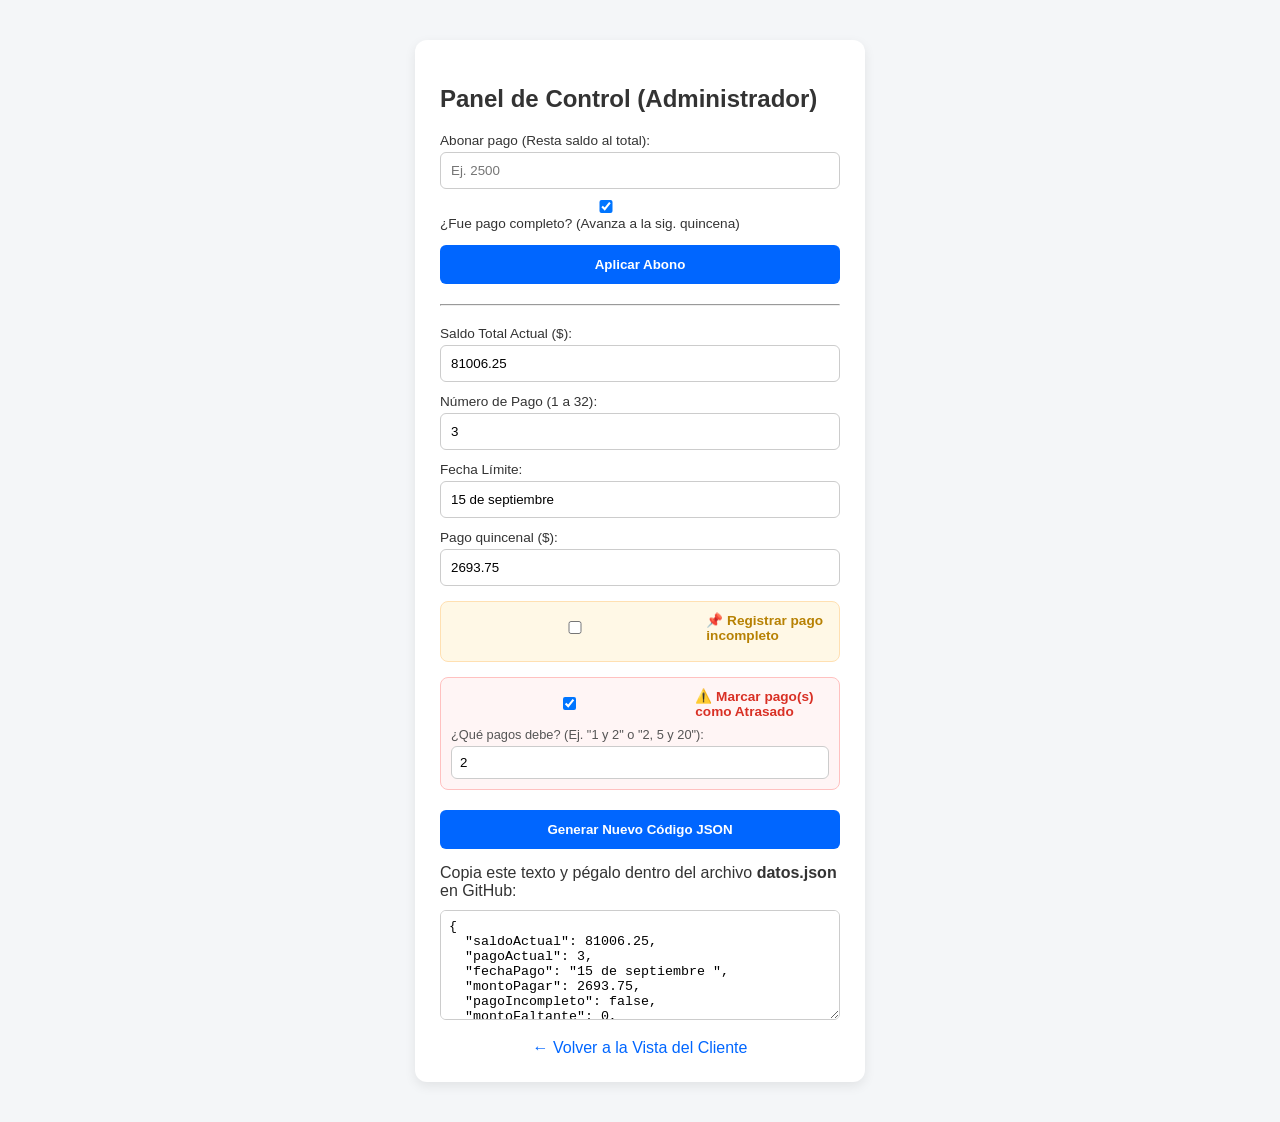
==== admin.html @ b56266b8 "Actualizar admin.html" ====
<!DOCTYPE html>
<html lang="es">
<head>
  <meta charset="UTF-8">
  <meta name="viewport" content="width=device-width, initial-scale=1.0">
  <title>Administración de Crédito</title>
  <link rel="stylesheet" href="style.css">
</head>
<body>

  <div class="admin-panel">
    <h2>Panel de Control (Administrador)</h2>
    
    <div class="form-group">
      <label>Abonar pago (Resta saldo al total):</label>
      <input type="number" id="inputAbono" placeholder="Ej. 2500">
      <div style="margin-top: 8px; display: flex; gap: 10px; align-items: center;">
        <label style="font-size: 0.85rem;">
          <input type="checkbox" id="checkAbonoCompleto" checked> ¿Fue pago completo? (Avanza a la sig. quincena)
        </label>
      </div>
      <button onclick="abonar()" style="margin-top: 10px;">Aplicar Abono</button>
    </div>

    <hr style="margin: 20px 0;">

    <div class="form-group">
      <label>Saldo Total Actual ($):</label>
      <input type="number" id="saldoActual" value="51009.86">
    </div>

    <div class="form-group">
      <label>Número de Pago (1 a 32):</label>
      <input type="number" id="pagoActual" value="1">
    </div>

    <div class="form-group">
      <label>Fecha Límite:</label>
      <input type="text" id="fechaPago" value="6 de Sep">
    </div>

    <div class="form-group">
      <label>Pago quincenal ($):</label>
      <input type="number" id="montoPagar" value="2693">
    </div>

    <!-- SECCIÓN PAGO INCOMPLETO -->
    <div class="form-group" style="margin: 15px 0; background: #fff8e6; padding: 10px; border-radius: 8px; border: 1px solid #ffe0b2;">
      <label style="display: flex; align-items: center; gap: 8px; font-weight: bold; color: #b78103; margin-bottom: 8px;">
        <input type="checkbox" id="pagoIncompleto" onchange="toggleIncompleto()">
        📌 Registrar pago incompleto
      </label>
      <div id="campoFaltante" style="display: none; margin-top: 5px;">
        <label style="font-size: 0.8rem; color: #555;">Monto que faltó pagar ($):</label>
        <input type="number" id="montoFaltante" placeholder="Ej. 193" style="width: 100%; padding: 8px;" oninput="generarJSON()">
      </div>
    </div>

    <!-- SECCIÓN PAGOS ATRASADOS -->
    <div class="form-group" style="margin: 15px 0; background: #fff5f5; padding: 10px; border-radius: 8px; border: 1px solid #ffc1c0;">
      <label style="display: flex; align-items: center; gap: 8px; font-weight: bold; color: #d93025; margin-bottom: 8px;">
        <input type="checkbox" id="pagoAtrasado" onchange="toggleAtraso()">
        ⚠️ Marcar pago(s) como Atrasado
      </label>
      <div id="campoAtrasoNum" style="display: none; margin-top: 5px;">
        <label style="font-size: 0.8rem; color: #555;">¿Qué pagos debe? (Ej. "1 y 2" o "2, 5 y 20"):</label>
        <input type="text" id="pagoAtrasadoNum" placeholder="Ej. 1 y 2" style="width: 100%; padding: 8px;" oninput="generarJSON()">
      </div>
    </div>

    <button onclick="generarJSON()">Generar Nuevo Código JSON</button>

    <div style="margin-top: 15px;">
      <label>Copia este texto y pégalo dentro del archivo <strong>datos.json</strong> en GitHub:</label>
      <textarea id="jsonOutput" readonly></textarea>
    </div>

    <div style="margin-top: 15px; text-align: center;">
      <a href="index.html" style="color: #0066ff; text-decoration: none;">← Volver a la Vista del Cliente</a>
    </div>
  </div>

  <script>
    fetch('datos.json?v=' + new Date().getTime())
      .then(res => res.json())
      .then(data => {
        if (data) {
          document.getElementById('saldoActual').value = data.saldoActual || 0;
          document.getElementById('pagoActual').value = data.pagoActual || 1;
          document.getElementById('fechaPago').value = data.fechaPago || '';
          document.getElementById('montoPagar').value = data.montoPagar || 0;
          
          document.getElementById('pagoIncompleto').checked = !!data.pagoIncompleto;
          document.getElementById('montoFaltante').value = data.montoFaltante || 0;
          
          document.getElementById('pagoAtrasado').checked = !!data.pagoAtrasado;
          document.getElementById('pagoAtrasadoNum').value = data.pagoAtrasadoNum || data.pagoActual || '1';
          
          toggleIncompleto();
          toggleAtraso();
        }
        generarJSON();
      })
      .catch(() => generarJSON());

    function toggleIncompleto() {
      const checked = document.getElementById('pagoIncompleto').checked;
      document.getElementById('campoFaltante').style.display = checked ? 'block' : 'none';
      generarJSON();
    }

    function toggleAtraso() {
      const checked = document.getElementById('pagoAtrasado').checked;
      document.getElementById('campoAtrasoNum').style.display = checked ? 'block' : 'none';
      if (checked && !document.getElementById('pagoAtrasadoNum').value) {
        document.getElementById('pagoAtrasadoNum').value = document.getElementById('pagoActual').value;
      }
      generarJSON();
    }

    function abonar() {
      const abono = parseFloat(document.getElementById('inputAbono').value);
      const esPagoCompleto = document.getElementById('checkAbonoCompleto').checked;

      if (!isNaN(abono) && abono > 0) {
        let saldo = parseFloat(document.getElementById('saldoActual').value) - abono;
        let pago = parseInt(document.getElementById('pagoActual').value);
        let cuota = parseFloat(document.getElementById('montoPagar').value) || 0;
        
        if (saldo < 0) saldo = 0;

        if (esPagoCompleto) {
          if (pago < 32) pago++;
          document.getElementById('pagoIncompleto').checked = false;
          document.getElementById('montoFaltante').value = 0;
          document.getElementById('pagoAtrasado').checked = false;
        } else {
          // Si el abono fue incompleto
          let faltante = cuota - abono;
          if (faltante < 0) faltante = 0;
          document.getElementById('pagoIncompleto').checked = true;
          document.getElementById('montoFaltante').value = faltante.toFixed(2);
        }

        document.getElementById('saldoActual').value = saldo.toFixed(2);
        document.getElementById('pagoActual').value = pago;
        document.getElementById('inputAbono').value = '';
        
        toggleIncompleto();
        toggleAtraso();
        generarJSON();
      } else {
        alert('Ingresa una cantidad válida para abonar.');
      }
    }

    function generarJSON() {
      const objetoDatos = {
        saldoActual: parseFloat(document.getElementById('saldoActual').value) || 0,
        pagoActual: parseInt(document.getElementById('pagoActual').value) || 1,
        fechaPago: document.getElementById('fechaPago').value,
        montoPagar: parseFloat(document.getElementById('montoPagar').value) || 0,
        pagoIncompleto: document.getElementById('pagoIncompleto').checked,
        montoFaltante: parseFloat(document.getElementById('montoFaltante').value) || 0,
        pagoAtrasado: document.getElementById('pagoAtrasado').checked,
        pagoAtrasadoNum: document.getElementById('pagoAtrasadoNum').value || document.getElementById('pagoActual').value || "1"
      };

      document.getElementById('jsonOutput').value = JSON.stringify(objetoDatos, null, 2);
    }
  </script>
</body>
</html>
---- style.css ----
* {
  box-sizing: border-box;
  font-family: -apple-system, BlinkMacSystemFont, "Segoe UI", Roboto, Helvetica, Arial, sans-serif;
}

body {
  background-color: #f4f6f8;
  margin: 0;
  padding: 20px;
  color: #333;
}

/* TARJETA DEL CLIENTE */
.card {
  background: #ffffff;
  max-width: 400px;
  margin: 40px auto;
  padding: 25px;
  border-radius: 16px;
  box-shadow: 0 4px 12px rgba(0, 0, 0, 0.08);
}

.label {
  font-size: 0.95rem;
  color: #666;
  margin-bottom: 5px;
}

.saldo-actual {
  font-size: 2.2rem;
  font-weight: 700;
  color: #111;
  margin-bottom: 25px;
}

.info-row {
  margin-top: 15px;
  font-size: 1.05rem;
}

.info-row strong {
  font-weight: 700;
}

/* PANEL ADMIN */
.admin-panel {
  background: #ffffff;
  max-width: 450px;
  margin: 20px auto;
  padding: 25px;
  border-radius: 12px;
  box-shadow: 0 4px 12px rgba(0, 0, 0, 0.08);
}

.form-group {
  margin-bottom: 12px;
}

.form-group label {
  display: block;
  font-size: 0.85rem;
  margin-bottom: 4px;
}

.form-group input {
  width: 100%;
  padding: 10px;
  border: 1px solid #ccc;
  border-radius: 6px;
}

button {
  width: 100%;
  padding: 12px;
  background-color: #0066ff;
  color: white;
  border: none;
  border-radius: 6px;
  font-weight: bold;
  cursor: pointer;
  margin-top: 5px;
}

textarea {
  width: 100%;
  height: 110px;
  margin-top: 10px;
  border-radius: 6px;
  border: 1px solid #ccc;
  padding: 8px;
  font-family: monospace;
}

/* ALERTA DE PAGO ATRASADO */
.alerta-atraso {
  background-color: #ffebe9;
  color: #d93025;
  border: 1px solid #ffc1c0;
  padding: 12px;
  border-radius: 8px;
  font-size: 0.9rem;
  font-weight: 600;
  text-align: center;
  margin-bottom: 20px;
}
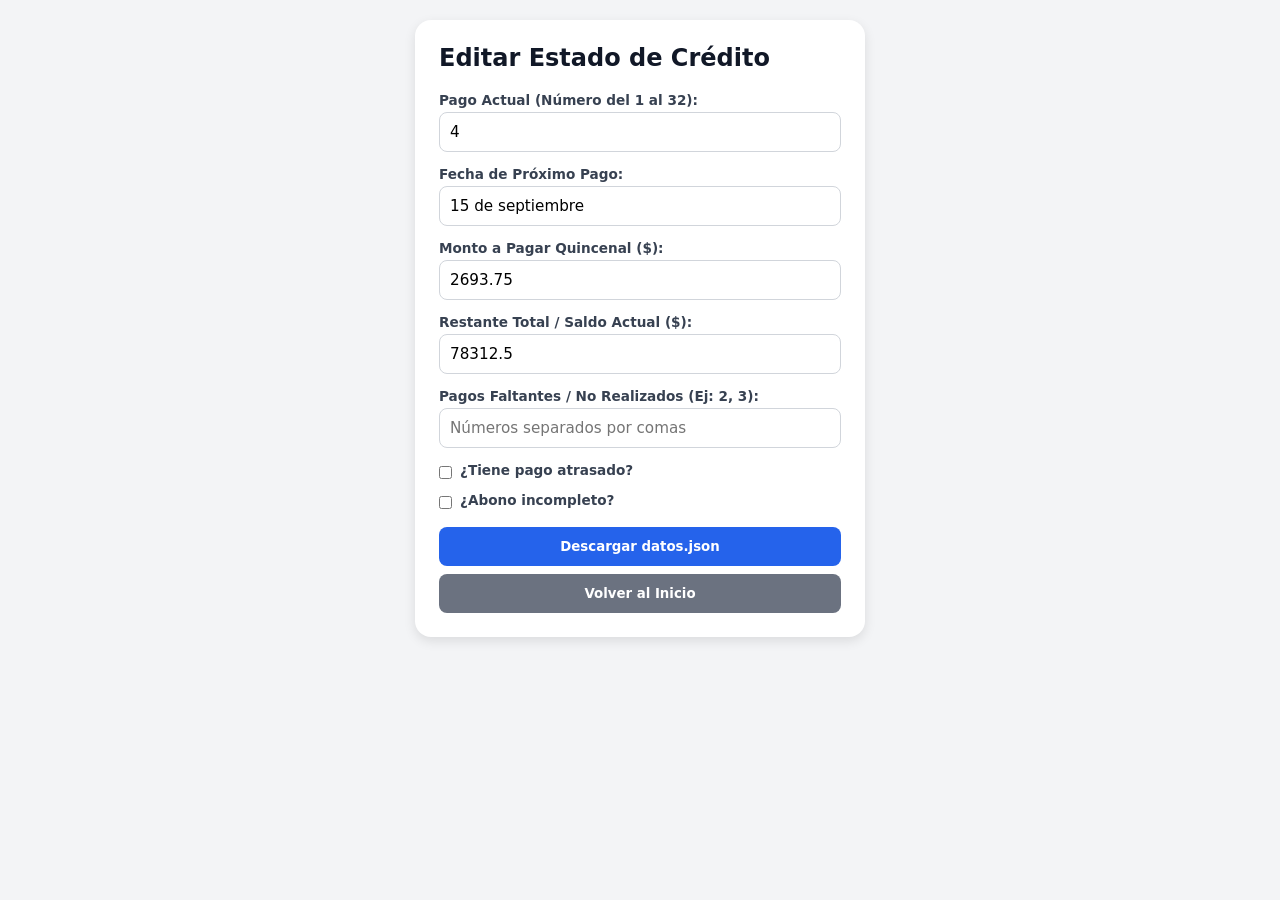
==== commit 111b3df6: "Revamp admin panel layout and payment fields Updated the title and added styles for better layout. M" ====
--- a/admin.html
+++ b/admin.html
@@ -3,171 +3,127 @@
 <head>
   <meta charset="UTF-8">
   <meta name="viewport" content="width=device-width, initial-scale=1.0">
-  <title>Administración de Crédito</title>
-  <link rel="stylesheet" href="style.css">
+  <title>Panel de Administración</title>
+  <style>
+    * { box-sizing: border-box; margin: 0; padding: 0; font-family: system-ui, sans-serif; }
+    body { background: #f3f4f6; padding: 20px; display: flex; justify-content: center; }
+    .card { background: white; padding: 24px; border-radius: 16px; max-width: 450px; width: 100%; box-shadow: 0 4px 12px rgba(0,0,0,0.1); }
+    h2 { margin-bottom: 20px; color: #111827; }
+    .field { margin-bottom: 14px; }
+    label { font-size: 0.85rem; font-weight: 600; color: #374151; display: block; margin-bottom: 4px; }
+    input { width: 100%; padding: 10px; border: 1px solid #d1d5db; border-radius: 8px; font-size: 0.95rem; }
+    .checkbox-group { display: flex; align-items: center; gap: 8px; margin-top: 10px; }
+    .checkbox-group input { width: auto; }
+    button { width: 100%; background: #2563eb; color: white; padding: 12px; border: none; border-radius: 8px; font-weight: 600; margin-top: 15px; cursor: pointer; }
+    .back-btn { background: #6b7280; margin-top: 8px; }
+  </style>
 </head>
 <body>
-
-  <div class="admin-panel">
-    <h2>Panel de Control (Administrador)</h2>
+  <div class="card">
+    <h2>Editar Estado de Crédito</h2>
     
-    <div class="form-group">
-      <label>Abonar pago (Resta saldo al total):</label>
-      <input type="number" id="inputAbono" placeholder="Ej. 2500">
-      <div style="margin-top: 8px; display: flex; gap: 10px; align-items: center;">
-        <label style="font-size: 0.85rem;">
-          <input type="checkbox" id="checkAbonoCompleto" checked> ¿Fue pago completo? (Avanza a la sig. quincena)
-        </label>
-      </div>
-      <button onclick="abonar()" style="margin-top: 10px;">Aplicar Abono</button>
+    <div class="field">
+      <label>Pago Actual (Número del 1 al 32):</label>
+      <input type="number" id="pagoActual" min="1" max="32">
     </div>
 
-    <hr style="margin: 20px 0;">
-
-    <div class="form-group">
-      <label>Saldo Total Actual ($):</label>
-      <input type="number" id="saldoActual" value="51009.86">
+    <div class="field">
+      <label>Fecha de Próximo Pago:</label>
+      <input type="text" id="fechaPago">
     </div>
 
-    <div class="form-group">
-      <label>Número de Pago (1 a 32):</label>
-      <input type="number" id="pagoActual" value="1">
+    <div class="field">
+      <label>Monto a Pagar Quincenal ($):</label>
+      <input type="number" step="0.01" id="montoPagar">
     </div>
 
-    <div class="form-group">
-      <label>Fecha Límite:</label>
-      <input type="text" id="fechaPago" value="6 de Sep">
+    <div class="field">
+      <label>Restante Total / Saldo Actual ($):</label>
+      <input type="number" step="0.01" id="saldoActual">
     </div>
 
-    <div class="form-group">
-      <label>Pago quincenal ($):</label>
-      <input type="number" id="montoPagar" value="2693">
+    <div class="field">
+      <label>Pagos Faltantes / No Realizados (Ej: 2, 3):</label>
+      <input type="text" id="pagosFaltantes" placeholder="Números separados por comas">
     </div>
 
-    <!-- SECCIÓN PAGO INCOMPLETO -->
-    <div class="form-group" style="margin: 15px 0; background: #fff8e6; padding: 10px; border-radius: 8px; border: 1px solid #ffe0b2;">
-      <label style="display: flex; align-items: center; gap: 8px; font-weight: bold; color: #b78103; margin-bottom: 8px;">
-        <input type="checkbox" id="pagoIncompleto" onchange="toggleIncompleto()">
-        📌 Registrar pago incompleto
-      </label>
-      <div id="campoFaltante" style="display: none; margin-top: 5px;">
-        <label style="font-size: 0.8rem; color: #555;">Monto que faltó pagar ($):</label>
-        <input type="number" id="montoFaltante" placeholder="Ej. 193" style="width: 100%; padding: 8px;" oninput="generarJSON()">
-      </div>
+    <div class="checkbox-group">
+      <input type="checkbox" id="pagoAtrasado">
+      <label for="pagoAtrasado">¿Tiene pago atrasado?</label>
     </div>
 
-    <!-- SECCIÓN PAGOS ATRASADOS -->
-    <div class="form-group" style="margin: 15px 0; background: #fff5f5; padding: 10px; border-radius: 8px; border: 1px solid #ffc1c0;">
-      <label style="display: flex; align-items: center; gap: 8px; font-weight: bold; color: #d93025; margin-bottom: 8px;">
-        <input type="checkbox" id="pagoAtrasado" onchange="toggleAtraso()">
-        ⚠️ Marcar pago(s) como Atrasado
-      </label>
-      <div id="campoAtrasoNum" style="display: none; margin-top: 5px;">
-        <label style="font-size: 0.8rem; color: #555;">¿Qué pagos debe? (Ej. "1 y 2" o "2, 5 y 20"):</label>
-        <input type="text" id="pagoAtrasadoNum" placeholder="Ej. 1 y 2" style="width: 100%; padding: 8px;" oninput="generarJSON()">
-      </div>
+    <div class="field" id="boxAtrasadoNum" style="display: none; margin-top: 8px;">
+      <label>Texto del pago atrasado (Ej: Pago 2):</label>
+      <input type="text" id="pagoAtrasadoNum">
     </div>
 
-    <button onclick="generarJSON()">Generar Nuevo Código JSON</button>
-
-    <div style="margin-top: 15px;">
-      <label>Copia este texto y pégalo dentro del archivo <strong>datos.json</strong> en GitHub:</label>
-      <textarea id="jsonOutput" readonly></textarea>
+    <div class="checkbox-group">
+      <input type="checkbox" id="pagoIncompleto">
+      <label for="pagoIncompleto">¿Abono incompleto?</label>
     </div>
 
-    <div style="margin-top: 15px; text-align: center;">
-      <a href="index.html" style="color: #0066ff; text-decoration: none;">← Volver a la Vista del Cliente</a>
+    <div class="field" id="boxIncompletoMonto" style="display: none; margin-top: 8px;">
+      <label>Monto Faltante ($):</label>
+      <input type="number" step="0.01" id="montoFaltante">
     </div>
+
+    <button onclick="descargarJSON()">Descargar datos.json</button>
+    <button class="back-btn" onclick="window.location.href='index.html'">Volver al Inicio</button>
   </div>
 
   <script>
     fetch('datos.json?v=' + new Date().getTime())
       .then(res => res.json())
       .then(data => {
-        if (data) {
-          document.getElementById('saldoActual').value = data.saldoActual || 0;
-          document.getElementById('pagoActual').value = data.pagoActual || 1;
-          document.getElementById('fechaPago').value = data.fechaPago || '';
-          document.getElementById('montoPagar').value = data.montoPagar || 0;
-          
-          document.getElementById('pagoIncompleto').checked = !!data.pagoIncompleto;
-          document.getElementById('montoFaltante').value = data.montoFaltante || 0;
-          
-          document.getElementById('pagoAtrasado').checked = !!data.pagoAtrasado;
-          document.getElementById('pagoAtrasadoNum').value = data.pagoAtrasadoNum || data.pagoActual || '1';
-          
-          toggleIncompleto();
-          toggleAtraso();
-        }
-        generarJSON();
-      })
-      .catch(() => generarJSON());
+        document.getElementById('pagoActual').value = data.pagoActual || 1;
+        document.getElementById('fechaPago').value = data.fechaPago || '';
+        document.getElementById('montoPagar').value = data.montoPagar || 0;
+        document.getElementById('saldoActual').value = data.saldoActual || 0;
+        document.getElementById('pagosFaltantes').value = (data.pagosFaltantes || []).join(', ');
+        
+        document.getElementById('pagoAtrasado').checked = data.pagoAtrasado || false;
+        document.getElementById('pagoAtrasadoNum').value = data.pagoAtrasadoNum || '';
+        document.getElementById('boxAtrasadoNum').style.display = data.pagoAtrasado ? 'block' : 'none';
 
-    function toggleIncompleto() {
-      const checked = document.getElementById('pagoIncompleto').checked;
-      document.getElementById('campoFaltante').style.display = checked ? 'block' : 'none';
-      generarJSON();
-    }
+        document.getElementById('pagoIncompleto').checked = data.pagoIncompleto || false;
+        document.getElementById('montoFaltante').value = data.montoFaltante || 0;
+        document.getElementById('boxIncompletoMonto').style.display = data.pagoIncompleto ? 'block' : 'none';
+      });
 
-    function toggleAtraso() {
-      const checked = document.getElementById('pagoAtrasado').checked;
-      document.getElementById('campoAtrasoNum').style.display = checked ? 'block' : 'none';
-      if (checked && !document.getElementById('pagoAtrasadoNum').value) {
-        document.getElementById('pagoAtrasadoNum').value = document.getElementById('pagoActual').value;
-      }
-      generarJSON();
-    }
+    document.getElementById('pagoAtrasado').addEventListener('change', (e) => {
+      document.getElementById('boxAtrasadoNum').style.display = e.target.checked ? 'block' : 'none';
+    });
 
-    function abonar() {
-      const abono = parseFloat(document.getElementById('inputAbono').value);
-      const esPagoCompleto = document.getElementById('checkAbonoCompleto').checked;
+    document.getElementById('pagoIncompleto').addEventListener('change', (e) => {
+      document.getElementById('boxIncompletoMonto').style.display = e.target.checked ? 'block' : 'none';
+    });
 
-      if (!isNaN(abono) && abono > 0) {
-        let saldo = parseFloat(document.getElementById('saldoActual').value) - abono;
-        let pago = parseInt(document.getElementById('pagoActual').value);
-        let cuota = parseFloat(document.getElementById('montoPagar').value) || 0;
-        
-        if (saldo < 0) saldo = 0;
+    function descargarJSON() {
+      const faltantesStr = document.getElementById('pagosFaltantes').value;
+      const faltantesArr = faltantesStr.split(',')
+        .map(n => parseInt(n.trim()))
+        .filter(n => !isNaN(n));
 
-        if (esPagoCompleto) {
-          if (pago < 32) pago++;
-          document.getElementById('pagoIncompleto').checked = false;
-          document.getElementById('montoFaltante').value = 0;
-          document.getElementById('pagoAtrasado').checked = false;
-        } else {
-          // Si el abono fue incompleto
-          let faltante = cuota - abono;
-          if (faltante < 0) faltante = 0;
-          document.getElementById('pagoIncompleto').checked = true;
-          document.getElementById('montoFaltante').value = faltante.toFixed(2);
-        }
-
-        document.getElementById('saldoActual').value = saldo.toFixed(2);
-        document.getElementById('pagoActual').value = pago;
-        document.getElementById('inputAbono').value = '';
-        
-        toggleIncompleto();
-        toggleAtraso();
-        generarJSON();
-      } else {
-        alert('Ingresa una cantidad válida para abonar.');
-      }
-    }
-
-    function generarJSON() {
-      const objetoDatos = {
-        saldoActual: parseFloat(document.getElementById('saldoActual').value) || 0,
-        pagoActual: parseInt(document.getElementById('pagoActual').value) || 1,
+      const data = {
+        pagoActual: parseInt(document.getElementById('pagoActual').value),
         fechaPago: document.getElementById('fechaPago').value,
-        montoPagar: parseFloat(document.getElementById('montoPagar').value) || 0,
+        montoPagar: parseFloat(document.getElementById('montoPagar').value),
+        saldoActual: parseFloat(document.getElementById('saldoActual').value),
+        pagosFaltantes: faltantesArr,
+        pagoAtrasado: document.getElementById('pagoAtrasado').checked,
+        pagoAtrasadoNum: document.getElementById('pagoAtrasadoNum').value,
         pagoIncompleto: document.getElementById('pagoIncompleto').checked,
-        montoFaltante: parseFloat(document.getElementById('montoFaltante').value) || 0,
-        pagoAtrasado: document.getElementById('pagoAtrasado').checked,
-        pagoAtrasadoNum: document.getElementById('pagoAtrasadoNum').value || document.getElementById('pagoActual').value || "1"
+        montoFaltante: parseFloat(document.getElementById('montoFaltante').value) || 0
       };
 
-      document.getElementById('jsonOutput').value = JSON.stringify(objetoDatos, null, 2);
+      const jsonStr = JSON.stringify(data, null, 2);
+      const blob = new Blob([jsonStr], { type: 'application/json' });
+      const url = URL.createObjectURL(blob);
+      const a = document.createElement('a');
+      a.href = url;
+      a.download = 'datos.json';
+      a.click();
     }
   </script>
 </body>
-</html>+</html>
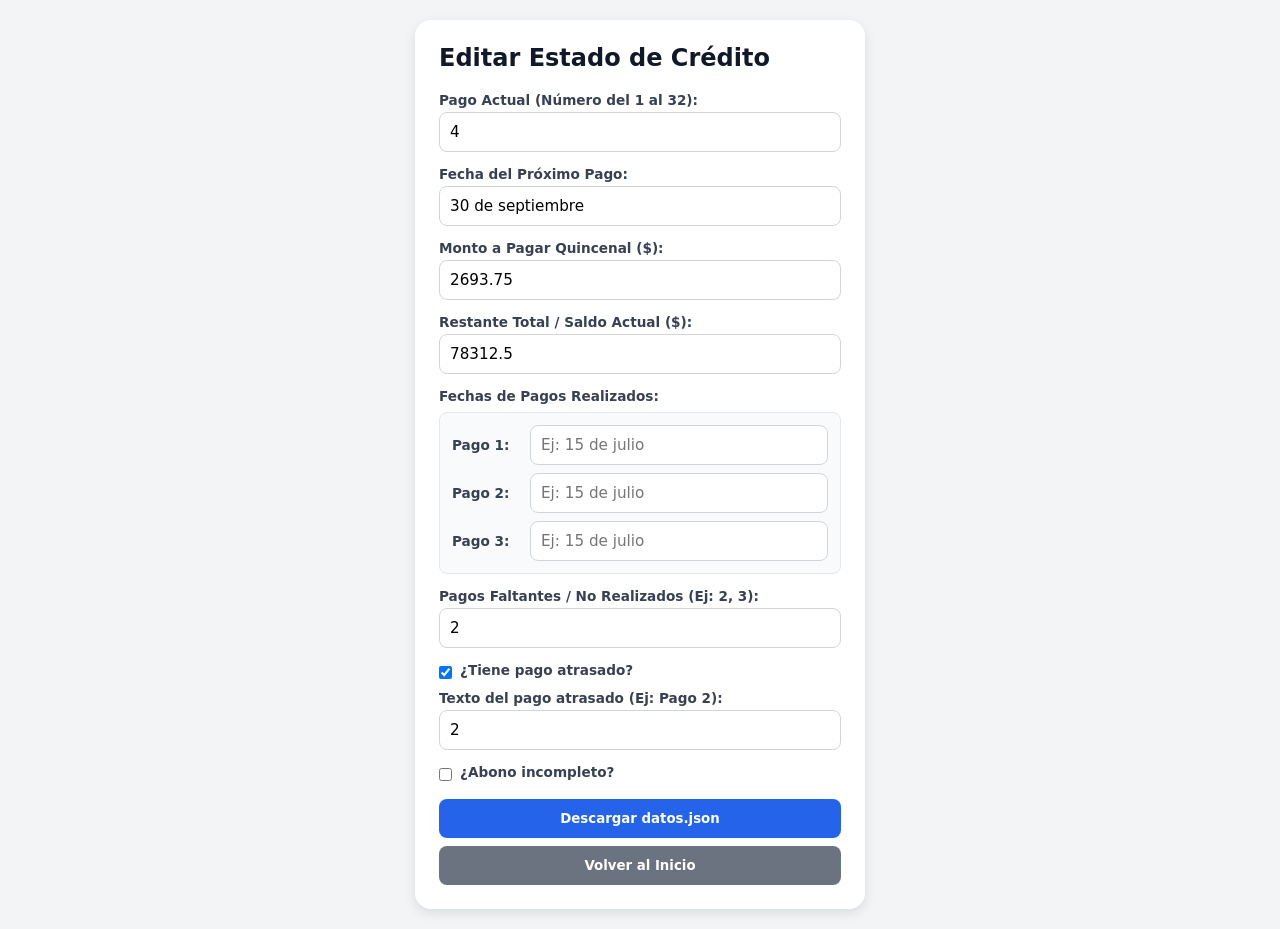
==== commit b9a307bc: "Enhance admin.html with payment date fields Added fields for payment dates and updated labels." ====
--- a/admin.html
+++ b/admin.html
@@ -16,6 +16,10 @@
     .checkbox-group input { width: auto; }
     button { width: 100%; background: #2563eb; color: white; padding: 12px; border: none; border-radius: 8px; font-weight: 600; margin-top: 15px; cursor: pointer; }
     .back-btn { background: #6b7280; margin-top: 8px; }
+    .dates-box { background: #f9fafb; padding: 12px; border-radius: 8px; border: 1px solid #e5e7eb; margin-top: 8px; }
+    .date-row { display: flex; align-items: center; gap: 8px; margin-bottom: 8px; }
+    .date-row:last-child { margin-bottom: 0; }
+    .date-row label { margin-bottom: 0; min-width: 70px; }
   </style>
 </head>
 <body>
@@ -24,11 +28,11 @@
     
     <div class="field">
       <label>Pago Actual (Número del 1 al 32):</label>
-      <input type="number" id="pagoActual" min="1" max="32">
+      <input type="number" id="pagoActual" min="1" max="32" onchange="generarCamposFechas()">
     </div>
 
     <div class="field">
-      <label>Fecha de Próximo Pago:</label>
+      <label>Fecha del Próximo Pago:</label>
       <input type="text" id="fechaPago">
     </div>
 
@@ -40,6 +44,13 @@
     <div class="field">
       <label>Restante Total / Saldo Actual ($):</label>
       <input type="number" step="0.01" id="saldoActual">
+    </div>
+
+    <div class="field">
+      <label>Fechas de Pagos Realizados:</label>
+      <div id="contenedorFechas" class="dates-box">
+        <span style="font-size: 0.8rem; color: #6b7280;">Sube el número de Pago Actual para registrar las fechas.</span>
+      </div>
     </div>
 
     <div class="field">
@@ -72,6 +83,8 @@
   </div>
 
   <script>
+    let fechasGuardadas = {};
+
     fetch('datos.json?v=' + new Date().getTime())
       .then(res => res.json())
       .then(data => {
@@ -81,6 +94,9 @@
         document.getElementById('saldoActual').value = data.saldoActual || 0;
         document.getElementById('pagosFaltantes').value = (data.pagosFaltantes || []).join(', ');
         
+        fechasGuardadas = data.fechasPagos || {};
+        generarCamposFechas();
+
         document.getElementById('pagoAtrasado').checked = data.pagoAtrasado || false;
         document.getElementById('pagoAtrasadoNum').value = data.pagoAtrasadoNum || '';
         document.getElementById('boxAtrasadoNum').style.display = data.pagoAtrasado ? 'block' : 'none';
@@ -89,6 +105,28 @@
         document.getElementById('montoFaltante').value = data.montoFaltante || 0;
         document.getElementById('boxIncompletoMonto').style.display = data.pagoIncompleto ? 'block' : 'none';
       });
+
+    function generarCamposFechas() {
+      const pagoActual = parseInt(document.getElementById('pagoActual').value) || 1;
+      const container = document.getElementById('contenedorFechas');
+      
+      if (pagoActual <= 1) {
+        container.innerHTML = '<span style="font-size: 0.8rem; color: #6b7280;">No hay pagos anteriores aún.</span>';
+        return;
+      }
+
+      let html = '';
+      for (let i = 1; i < pagoActual; i++) {
+        const valorPrevio = fechasGuardadas[i] || '';
+        html += `
+          <div class="date-row">
+            <label>Pago ${i}:</label>
+            <input type="text" id="fecha_pago_${i}" value="${valorPrevio}" placeholder="Ej: 15 de julio">
+          </div>
+        `;
+      }
+      container.innerHTML = html;
+    }
 
     document.getElementById('pagoAtrasado').addEventListener('change', (e) => {
       document.getElementById('boxAtrasadoNum').style.display = e.target.checked ? 'block' : 'none';
@@ -99,16 +137,27 @@
     });
 
     function descargarJSON() {
+      const pagoActual = parseInt(document.getElementById('pagoActual').value) || 1;
+      const fechasPagos = {};
+
+      for (let i = 1; i < pagoActual; i++) {
+        const input = document.getElementById(`fecha_pago_${i}`);
+        if (input && input.value.trim() !== '') {
+          fechasPagos[i] = input.value.trim();
+        }
+      }
+
       const faltantesStr = document.getElementById('pagosFaltantes').value;
       const faltantesArr = faltantesStr.split(',')
         .map(n => parseInt(n.trim()))
         .filter(n => !isNaN(n));
 
       const data = {
-        pagoActual: parseInt(document.getElementById('pagoActual').value),
+        pagoActual: pagoActual,
         fechaPago: document.getElementById('fechaPago').value,
         montoPagar: parseFloat(document.getElementById('montoPagar').value),
         saldoActual: parseFloat(document.getElementById('saldoActual').value),
+        fechasPagos: fechasPagos,
         pagosFaltantes: faltantesArr,
         pagoAtrasado: document.getElementById('pagoAtrasado').checked,
         pagoAtrasadoNum: document.getElementById('pagoAtrasadoNum').value,
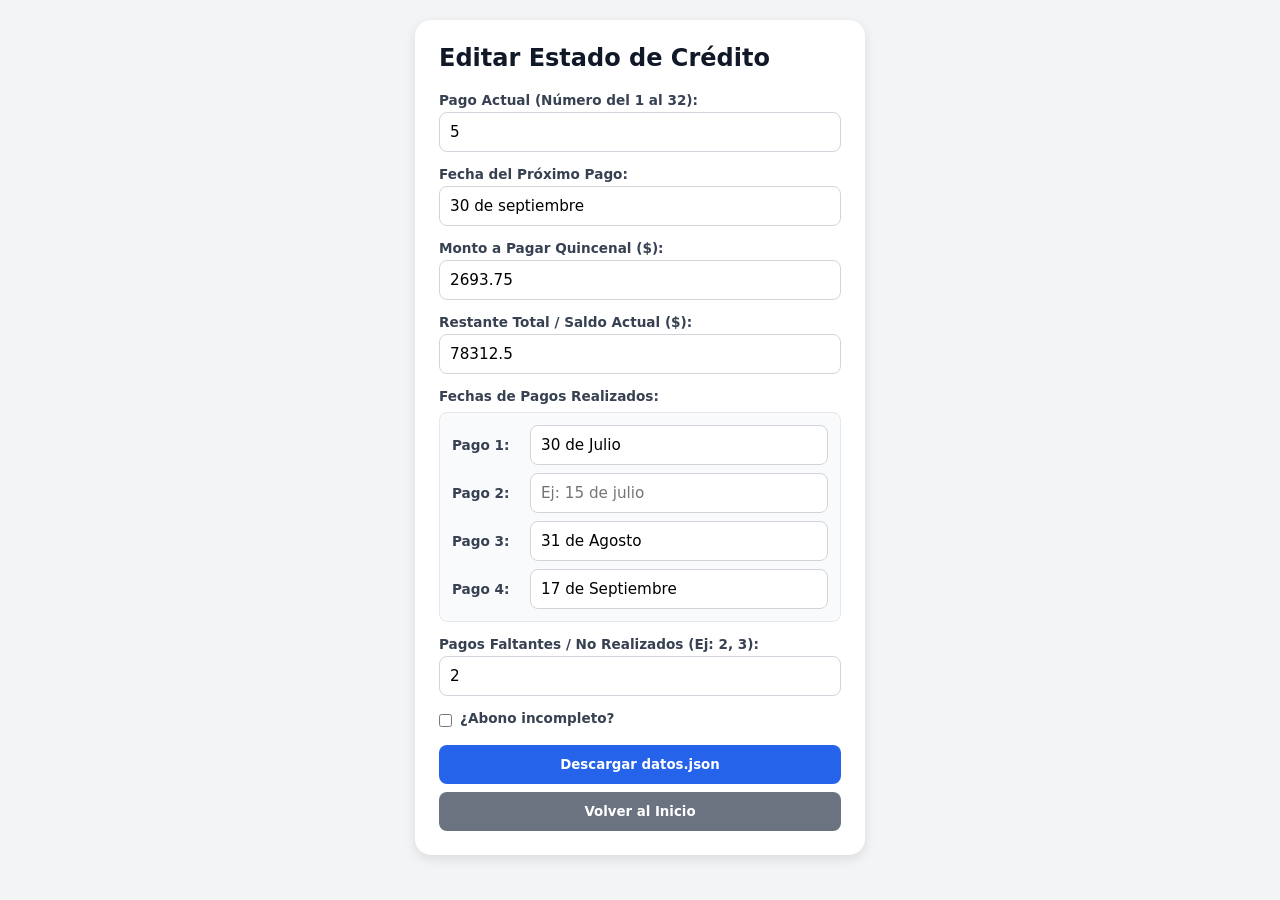
==== commit e96d52c3: "Remove 'pagoAtrasado' checkbox and related logic" ====
--- a/admin.html
+++ b/admin.html
@@ -59,16 +59,6 @@
     </div>
 
     <div class="checkbox-group">
-      <input type="checkbox" id="pagoAtrasado">
-      <label for="pagoAtrasado">¿Tiene pago atrasado?</label>
-    </div>
-
-    <div class="field" id="boxAtrasadoNum" style="display: none; margin-top: 8px;">
-      <label>Texto del pago atrasado (Ej: Pago 2):</label>
-      <input type="text" id="pagoAtrasadoNum">
-    </div>
-
-    <div class="checkbox-group">
       <input type="checkbox" id="pagoIncompleto">
       <label for="pagoIncompleto">¿Abono incompleto?</label>
     </div>
@@ -97,10 +87,6 @@
         fechasGuardadas = data.fechasPagos || {};
         generarCamposFechas();
 
-        document.getElementById('pagoAtrasado').checked = data.pagoAtrasado || false;
-        document.getElementById('pagoAtrasadoNum').value = data.pagoAtrasadoNum || '';
-        document.getElementById('boxAtrasadoNum').style.display = data.pagoAtrasado ? 'block' : 'none';
-
         document.getElementById('pagoIncompleto').checked = data.pagoIncompleto || false;
         document.getElementById('montoFaltante').value = data.montoFaltante || 0;
         document.getElementById('boxIncompletoMonto').style.display = data.pagoIncompleto ? 'block' : 'none';
@@ -127,10 +113,6 @@
       }
       container.innerHTML = html;
     }
-
-    document.getElementById('pagoAtrasado').addEventListener('change', (e) => {
-      document.getElementById('boxAtrasadoNum').style.display = e.target.checked ? 'block' : 'none';
-    });
 
     document.getElementById('pagoIncompleto').addEventListener('change', (e) => {
       document.getElementById('boxIncompletoMonto').style.display = e.target.checked ? 'block' : 'none';
@@ -159,8 +141,6 @@
         saldoActual: parseFloat(document.getElementById('saldoActual').value),
         fechasPagos: fechasPagos,
         pagosFaltantes: faltantesArr,
-        pagoAtrasado: document.getElementById('pagoAtrasado').checked,
-        pagoAtrasadoNum: document.getElementById('pagoAtrasadoNum').value,
         pagoIncompleto: document.getElementById('pagoIncompleto').checked,
         montoFaltante: parseFloat(document.getElementById('montoFaltante').value) || 0
       };
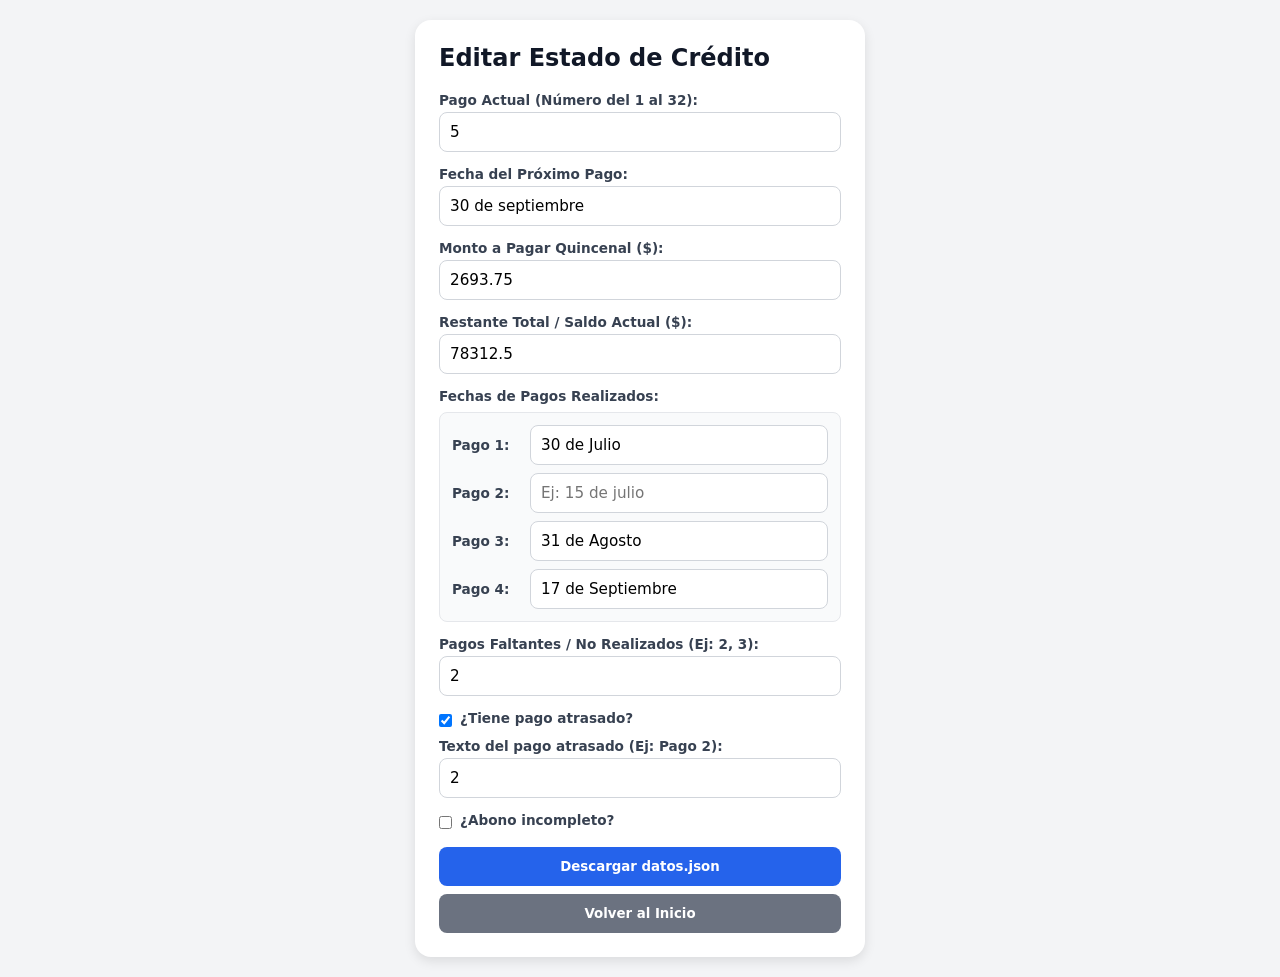
==== commit d9a2c10c: "Add payment overdue checkbox and related fields" ====
--- a/admin.html
+++ b/admin.html
@@ -59,6 +59,16 @@
     </div>
 
     <div class="checkbox-group">
+      <input type="checkbox" id="pagoAtrasado">
+      <label for="pagoAtrasado">¿Tiene pago atrasado?</label>
+    </div>
+
+    <div class="field" id="boxAtrasadoNum" style="display: none; margin-top: 8px;">
+      <label>Texto del pago atrasado (Ej: Pago 2):</label>
+      <input type="text" id="pagoAtrasadoNum">
+    </div>
+
+    <div class="checkbox-group">
       <input type="checkbox" id="pagoIncompleto">
       <label for="pagoIncompleto">¿Abono incompleto?</label>
     </div>
@@ -87,6 +97,10 @@
         fechasGuardadas = data.fechasPagos || {};
         generarCamposFechas();
 
+        document.getElementById('pagoAtrasado').checked = data.pagoAtrasado || false;
+        document.getElementById('pagoAtrasadoNum').value = data.pagoAtrasadoNum || '';
+        document.getElementById('boxAtrasadoNum').style.display = data.pagoAtrasado ? 'block' : 'none';
+
         document.getElementById('pagoIncompleto').checked = data.pagoIncompleto || false;
         document.getElementById('montoFaltante').value = data.montoFaltante || 0;
         document.getElementById('boxIncompletoMonto').style.display = data.pagoIncompleto ? 'block' : 'none';
@@ -113,6 +127,10 @@
       }
       container.innerHTML = html;
     }
+
+    document.getElementById('pagoAtrasado').addEventListener('change', (e) => {
+      document.getElementById('boxAtrasadoNum').style.display = e.target.checked ? 'block' : 'none';
+    });
 
     document.getElementById('pagoIncompleto').addEventListener('change', (e) => {
       document.getElementById('boxIncompletoMonto').style.display = e.target.checked ? 'block' : 'none';
@@ -141,6 +159,8 @@
         saldoActual: parseFloat(document.getElementById('saldoActual').value),
         fechasPagos: fechasPagos,
         pagosFaltantes: faltantesArr,
+        pagoAtrasado: document.getElementById('pagoAtrasado').checked,
+        pagoAtrasadoNum: document.getElementById('pagoAtrasadoNum').value,
         pagoIncompleto: document.getElementById('pagoIncompleto').checked,
         montoFaltante: parseFloat(document.getElementById('montoFaltante').value) || 0
       };
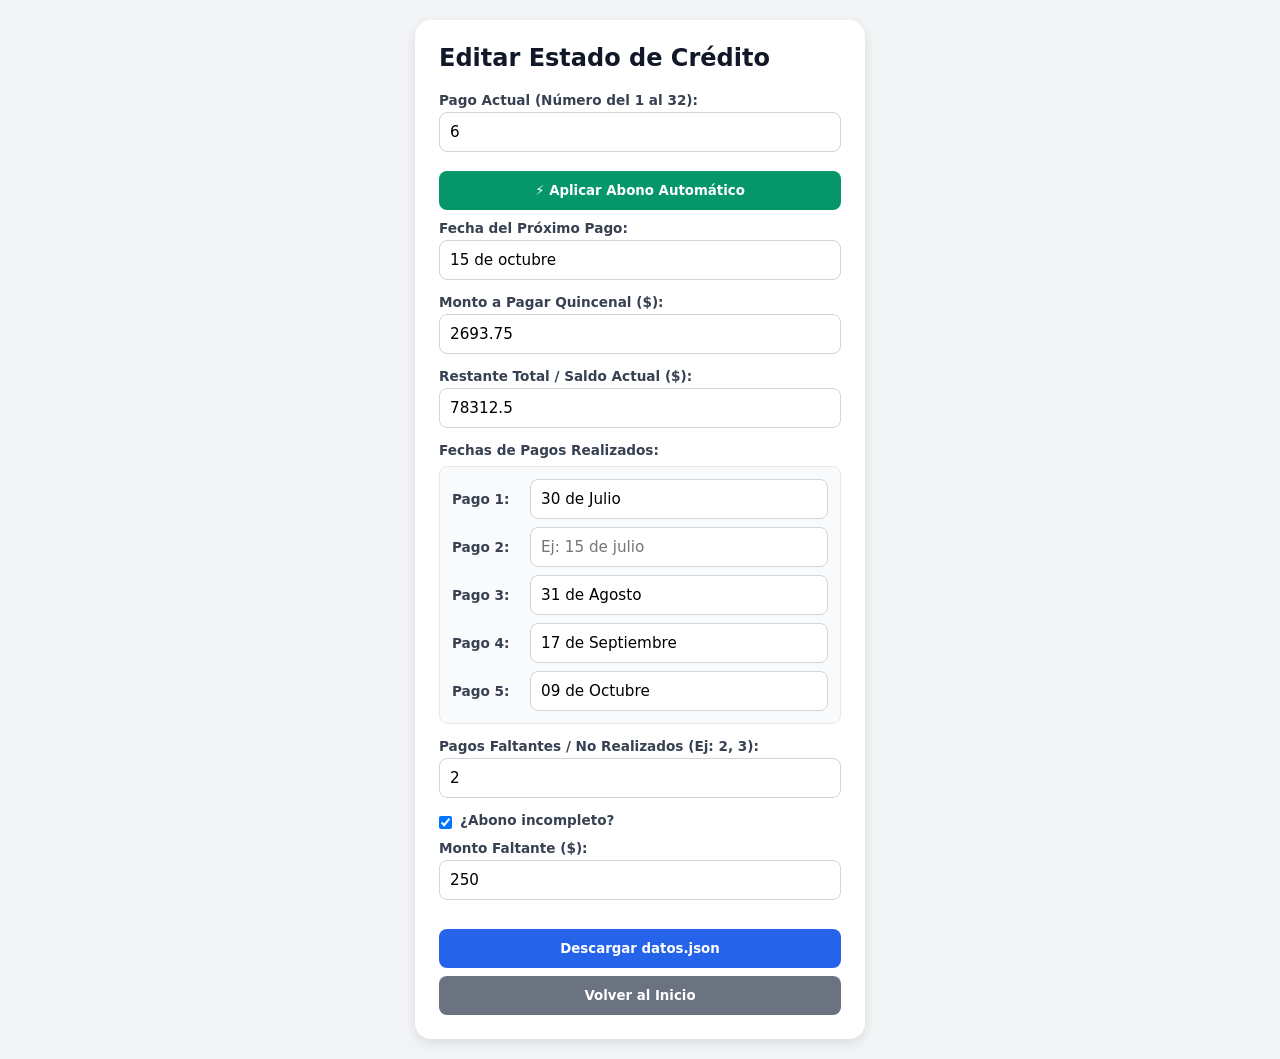
==== commit a36a0b5a: "Add automatic payment button and remove overdue section Added a button to apply automatic payment an" ====
--- a/admin.html
+++ b/admin.html
@@ -15,6 +15,8 @@
     .checkbox-group { display: flex; align-items: center; gap: 8px; margin-top: 10px; }
     .checkbox-group input { width: auto; }
     button { width: 100%; background: #2563eb; color: white; padding: 12px; border: none; border-radius: 8px; font-weight: 600; margin-top: 15px; cursor: pointer; }
+    .abono-btn { background: #059669; margin-top: 5px; margin-bottom: 10px; }
+    .abono-btn:hover { background: #047857; }
     .back-btn { background: #6b7280; margin-top: 8px; }
     .dates-box { background: #f9fafb; padding: 12px; border-radius: 8px; border: 1px solid #e5e7eb; margin-top: 8px; }
     .date-row { display: flex; align-items: center; gap: 8px; margin-bottom: 8px; }
@@ -31,6 +33,9 @@
       <input type="number" id="pagoActual" min="1" max="32" onchange="generarCamposFechas()">
     </div>
 
+    <!-- BOTÓN DE APLICAR ABONO AUTOMÁTICO -->
+    <button type="button" class="abono-btn" onclick="aplicarAbonoAutomatico()">⚡ Aplicar Abono Automático</button>
+
     <div class="field">
       <label>Fecha del Próximo Pago:</label>
       <input type="text" id="fechaPago">
@@ -56,16 +61,6 @@
     <div class="field">
       <label>Pagos Faltantes / No Realizados (Ej: 2, 3):</label>
       <input type="text" id="pagosFaltantes" placeholder="Números separados por comas">
-    </div>
-
-    <div class="checkbox-group">
-      <input type="checkbox" id="pagoAtrasado">
-      <label for="pagoAtrasado">¿Tiene pago atrasado?</label>
-    </div>
-
-    <div class="field" id="boxAtrasadoNum" style="display: none; margin-top: 8px;">
-      <label>Texto del pago atrasado (Ej: Pago 2):</label>
-      <input type="text" id="pagoAtrasadoNum">
     </div>
 
     <div class="checkbox-group">
@@ -97,19 +92,55 @@
         fechasGuardadas = data.fechasPagos || {};
         generarCamposFechas();
 
-        document.getElementById('pagoAtrasado').checked = data.pagoAtrasado || false;
-        document.getElementById('pagoAtrasadoNum').value = data.pagoAtrasadoNum || '';
-        document.getElementById('boxAtrasadoNum').style.display = data.pagoAtrasado ? 'block' : 'none';
-
         document.getElementById('pagoIncompleto').checked = data.pagoIncompleto || false;
         document.getElementById('montoFaltante').value = data.montoFaltante || 0;
         document.getElementById('boxIncompletoMonto').style.display = data.pagoIncompleto ? 'block' : 'none';
       });
 
+    // Función para aplicar la operación matemática de golpe
+    function aplicarAbonoAutomatico() {
+      let pagoInput = document.getElementById('pagoActual');
+      let saldoInput = document.getElementById('saldoActual');
+      let montoInput = document.getElementById('montoPagar');
+
+      let pagoActual = parseInt(pagoInput.value) || 1;
+      let saldoActual = parseFloat(saldoInput.value) || 0;
+      let montoPagar = parseFloat(montoInput.value) || 0;
+
+      // 1. Restar el monto del saldo actual
+      let nuevoSaldo = saldoActual - montoPagar;
+      if (nuevoSaldo < 0) nuevoSaldo = 0;
+      saldoInput.value = nuevoSaldo.toFixed(2);
+
+      // 2. Registrar la fecha de hoy automáticamente para el pago que se cubre
+      const meses = ["enero", "febrero", "marzo", "abril", "mayo", "junio", "julio", "agosto", "septiembre", "octubre", "noviembre", "diciembre"];
+      const hoy = new Date();
+      const fechaHoyStr = `${hoy.getDate()} de ${meses[hoy.getMonth()]}`;
+      
+      // Guardar temporalmente en el objeto de fechas
+      fechasGuardadas[pagoActual] = fechaHoyStr;
+
+      // 3. Incrementar el número de pago actual en 1
+      pagoInput.value = pagoActual + 1;
+
+      // 4. Regenerar los campos de fechas en pantalla
+      generarCamposFechas();
+
+      alert(`¡Abono del Pago ${pagoActual} aplicado con éxito! Se restaron $${montoPagar.toFixed(2)} y el saldo restante ahora es $${nuevoSaldo.toFixed(2)}.`);
+    }
+
     function generarCamposFechas() {
       const pagoActual = parseInt(document.getElementById('pagoActual').value) || 1;
       const container = document.getElementById('contenedorFechas');
       
+      // Capturar los valores actuales de los inputs de fechas antes de redibujar
+      for (let i = 1; i < pagoActual; i++) {
+        const inputActual = document.getElementById(`fecha_pago_${i}`);
+        if (inputActual) {
+          fechasGuardadas[i] = inputActual.value;
+        }
+      }
+
       if (pagoActual <= 1) {
         container.innerHTML = '<span style="font-size: 0.8rem; color: #6b7280;">No hay pagos anteriores aún.</span>';
         return;
@@ -128,10 +159,6 @@
       container.innerHTML = html;
     }
 
-    document.getElementById('pagoAtrasado').addEventListener('change', (e) => {
-      document.getElementById('boxAtrasadoNum').style.display = e.target.checked ? 'block' : 'none';
-    });
-
     document.getElementById('pagoIncompleto').addEventListener('change', (e) => {
       document.getElementById('boxIncompletoMonto').style.display = e.target.checked ? 'block' : 'none';
     });
@@ -159,8 +186,6 @@
         saldoActual: parseFloat(document.getElementById('saldoActual').value),
         fechasPagos: fechasPagos,
         pagosFaltantes: faltantesArr,
-        pagoAtrasado: document.getElementById('pagoAtrasado').checked,
-        pagoAtrasadoNum: document.getElementById('pagoAtrasadoNum').value,
         pagoIncompleto: document.getElementById('pagoIncompleto').checked,
         montoFaltante: parseFloat(document.getElementById('montoFaltante').value) || 0
       };
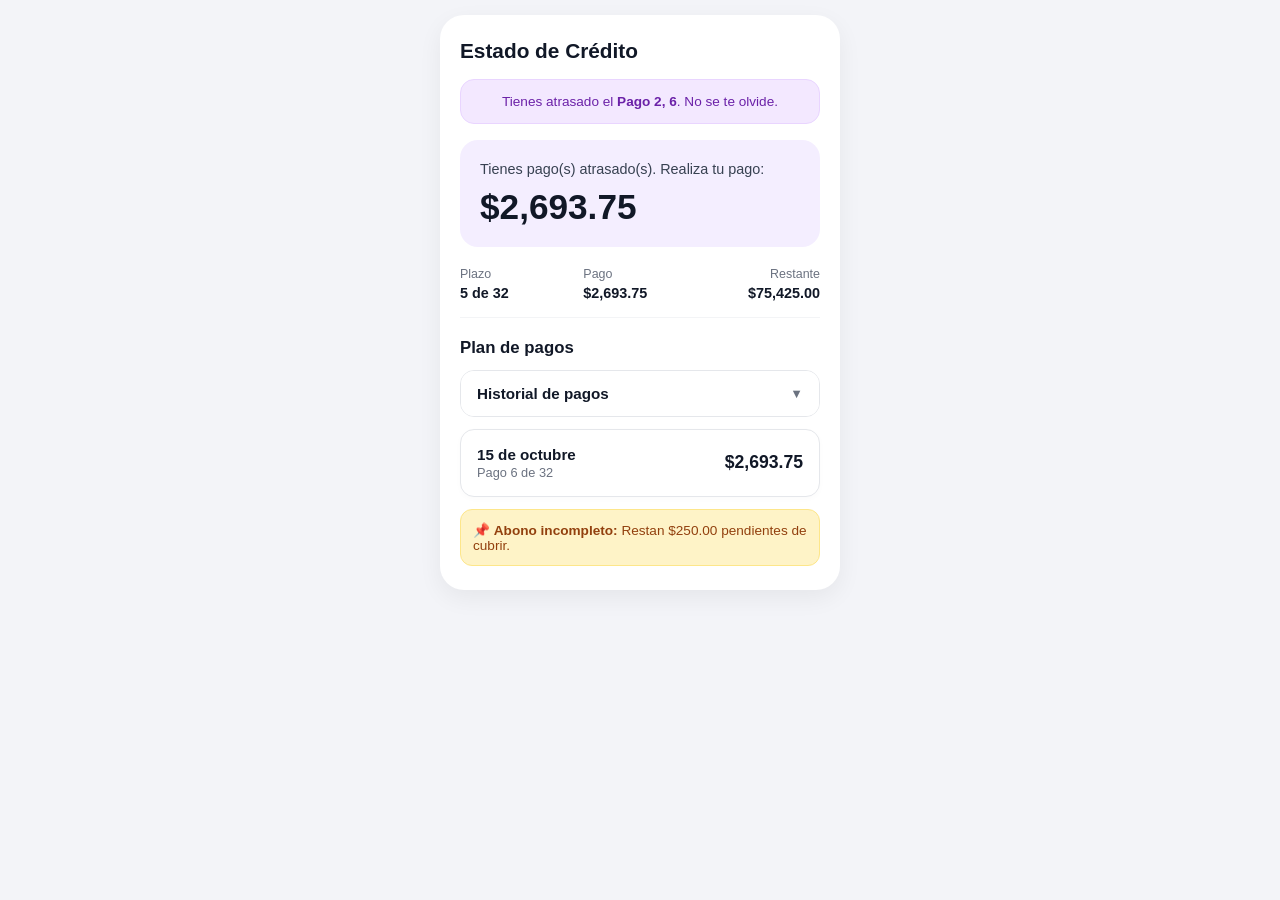
==== commit 8bad1dcc: "Revise admin panel for credit status display Updated the HTML structure and styling for the credit s" ====
--- a/admin.html
+++ b/admin.html
@@ -3,201 +3,380 @@
 <head>
   <meta charset="UTF-8">
   <meta name="viewport" content="width=device-width, initial-scale=1.0">
-  <title>Panel de Administración</title>
+  <title>Estado de Crédito</title>
   <style>
-    * { box-sizing: border-box; margin: 0; padding: 0; font-family: system-ui, sans-serif; }
-    body { background: #f3f4f6; padding: 20px; display: flex; justify-content: center; }
-    .card { background: white; padding: 24px; border-radius: 16px; max-width: 450px; width: 100%; box-shadow: 0 4px 12px rgba(0,0,0,0.1); }
-    h2 { margin-bottom: 20px; color: #111827; }
-    .field { margin-bottom: 14px; }
-    label { font-size: 0.85rem; font-weight: 600; color: #374151; display: block; margin-bottom: 4px; }
-    input { width: 100%; padding: 10px; border: 1px solid #d1d5db; border-radius: 8px; font-size: 0.95rem; }
-    .checkbox-group { display: flex; align-items: center; gap: 8px; margin-top: 10px; }
-    .checkbox-group input { width: auto; }
-    button { width: 100%; background: #2563eb; color: white; padding: 12px; border: none; border-radius: 8px; font-weight: 600; margin-top: 15px; cursor: pointer; }
-    .abono-btn { background: #059669; margin-top: 5px; margin-bottom: 10px; }
-    .abono-btn:hover { background: #047857; }
-    .back-btn { background: #6b7280; margin-top: 8px; }
-    .dates-box { background: #f9fafb; padding: 12px; border-radius: 8px; border: 1px solid #e5e7eb; margin-top: 8px; }
-    .date-row { display: flex; align-items: center; gap: 8px; margin-bottom: 8px; }
-    .date-row:last-child { margin-bottom: 0; }
-    .date-row label { margin-bottom: 0; min-width: 70px; }
+    * {
+      box-sizing: border-box;
+      margin: 0;
+      padding: 0;
+      font-family: -apple-system, BlinkMacSystemFont, "Segoe UI", Roboto, Helvetica, Arial, sans-serif;
+    }
+
+    body {
+      background-color: #f3f4f8;
+      color: #1a1a1a;
+      display: flex;
+      justify-content: center;
+      align-items: flex-start;
+      min-height: 100vh;
+      padding: 15px;
+    }
+
+    .app-card {
+      background: #ffffff;
+      width: 100%;
+      max-width: 400px;
+      border-radius: 24px;
+      padding: 24px 20px;
+      box-shadow: 0 8px 24px rgba(0, 0, 0, 0.06);
+    }
+
+    .header-title {
+      font-size: 1.3rem;
+      font-weight: 700;
+      color: #111827;
+      margin-bottom: 16px;
+    }
+
+    /* ESTILO MORADO PASTEL / LILA SUAVE */
+    .alerta-suave {
+      background-color: #f3e8ff;
+      border: 1px solid #e9d5ff;
+      color: #6b21a8;
+      padding: 12px 14px;
+      border-radius: 14px;
+      font-size: 0.85rem;
+      text-align: center;
+      line-height: 1.4;
+      margin-bottom: 16px;
+      font-weight: 500;
+    }
+
+    .hero-box {
+      background-color: #f4eeff;
+      border-radius: 18px;
+      padding: 20px;
+      margin-bottom: 20px;
+    }
+
+    .hero-text {
+      font-size: 0.9rem;
+      color: #374151;
+      font-weight: 500;
+      line-height: 1.3;
+      margin-bottom: 8px;
+    }
+
+    .hero-price {
+      font-size: 2.2rem;
+      font-weight: 800;
+      color: #111827;
+    }
+
+    .summary-grid {
+      display: grid;
+      grid-template-columns: repeat(3, 1fr);
+      gap: 10px;
+      border-bottom: 1px solid #f3f4f6;
+      padding-bottom: 16px;
+      margin-bottom: 20px;
+    }
+
+    .summary-item .label {
+      font-size: 0.78rem;
+      color: #6b7280;
+      margin-bottom: 4px;
+    }
+
+    .summary-item .val {
+      font-size: 0.9rem;
+      font-weight: 700;
+      color: #111827;
+    }
+
+    .section-label {
+      font-size: 1.05rem;
+      font-weight: 700;
+      color: #111827;
+      margin-bottom: 12px;
+    }
+
+    .dropdown-container {
+      border: 1px solid #e5e7eb;
+      border-radius: 14px;
+      overflow: hidden;
+      margin-bottom: 12px;
+      background: #ffffff;
+    }
+
+    .dropdown-btn {
+      width: 100%;
+      padding: 14px 16px;
+      background: #ffffff;
+      border: none;
+      display: flex;
+      justify-content: space-between;
+      align-items: center;
+      font-size: 0.95rem;
+      font-weight: 600;
+      color: #111827;
+      cursor: pointer;
+    }
+
+    .dropdown-btn span.arrow {
+      font-size: 0.8rem;
+      transition: transform 0.3s ease;
+      color: #6b7280;
+    }
+
+    .dropdown-btn.active span.arrow {
+      transform: rotate(180deg);
+    }
+
+    .dropdown-content {
+      display: none;
+      border-top: 1px solid #f3f4f6;
+      background-color: #fafafa;
+    }
+
+    .history-item {
+      padding: 12px 16px;
+      display: flex;
+      justify-content: space-between;
+      align-items: center;
+      border-bottom: 1px solid #f3f4f6;
+    }
+
+    .history-item:last-child {
+      border-bottom: none;
+    }
+
+    .history-status-paid {
+      font-size: 0.75rem;
+      color: #059669;
+      font-weight: 600;
+    }
+
+    .history-status-pending {
+      font-size: 0.75rem;
+      color: #dc2626;
+      font-weight: 700;
+    }
+
+    .history-date {
+      font-size: 0.75rem;
+      color: #6b7280;
+      margin-top: 2px;
+    }
+
+    .payment-card {
+      border: 1px solid #e5e7eb;
+      background-color: #ffffff;
+      border-radius: 14px;
+      padding: 16px;
+      display: flex;
+      justify-content: space-between;
+      align-items: center;
+      box-shadow: 0 2px 6px rgba(0,0,0,0.02);
+    }
+
+    .payment-date {
+      font-size: 0.95rem;
+      font-weight: 600;
+      color: #111827;
+    }
+
+    .payment-num {
+      font-size: 0.8rem;
+      color: #6b7280;
+      margin-top: 2px;
+    }
+
+    .payment-amount {
+      font-size: 1.1rem;
+      font-weight: 800;
+      color: #111827;
+    }
+
+    .alerta-incompleto {
+      background-color: #fef3c7;
+      border: 1px solid #fde68a;
+      color: #92400e;
+      padding: 12px;
+      border-radius: 12px;
+      font-size: 0.85rem;
+      margin-top: 12px;
+    }
   </style>
 </head>
 <body>
-  <div class="card">
-    <h2>Editar Estado de Crédito</h2>
-    
-    <div class="field">
-      <label>Pago Actual (Número del 1 al 32):</label>
-      <input type="number" id="pagoActual" min="1" max="32" onchange="generarCamposFechas()">
-    </div>
-
-    <!-- BOTÓN DE APLICAR ABONO AUTOMÁTICO -->
-    <button type="button" class="abono-btn" onclick="aplicarAbonoAutomatico()">⚡ Aplicar Abono Automático</button>
-
-    <div class="field">
-      <label>Fecha del Próximo Pago:</label>
-      <input type="text" id="fechaPago">
-    </div>
-
-    <div class="field">
-      <label>Monto a Pagar Quincenal ($):</label>
-      <input type="number" step="0.01" id="montoPagar">
-    </div>
-
-    <div class="field">
-      <label>Restante Total / Saldo Actual ($):</label>
-      <input type="number" step="0.01" id="saldoActual">
-    </div>
-
-    <div class="field">
-      <label>Fechas de Pagos Realizados:</label>
-      <div id="contenedorFechas" class="dates-box">
-        <span style="font-size: 0.8rem; color: #6b7280;">Sube el número de Pago Actual para registrar las fechas.</span>
-      </div>
-    </div>
-
-    <div class="field">
-      <label>Pagos Faltantes / No Realizados (Ej: 2, 3):</label>
-      <input type="text" id="pagosFaltantes" placeholder="Números separados por comas">
-    </div>
-
-    <div class="checkbox-group">
-      <input type="checkbox" id="pagoIncompleto">
-      <label for="pagoIncompleto">¿Abono incompleto?</label>
-    </div>
-
-    <div class="field" id="boxIncompletoMonto" style="display: none; margin-top: 8px;">
-      <label>Monto Faltante ($):</label>
-      <input type="number" step="0.01" id="montoFaltante">
-    </div>
-
-    <button onclick="descargarJSON()">Descargar datos.json</button>
-    <button class="back-btn" onclick="window.location.href='index.html'">Volver al Inicio</button>
+
+  <div class="app-card">
+    <div class="header-title" id="secretTrigger" style="cursor: default; user-select: none;">Estado de Crédito</div>
+
+    <!-- AVISO SUPERIOR SUAVE -->
+    <div id="bannerAtrasado" class="alerta-suave" style="display: none;">
+      Tienes atrasado el <strong id="pagoAtrasadoTexto">Pago</strong>. No se te olvide.
+    </div>
+
+    <!-- TARJETA DESTACADA LILA -->
+    <div class="hero-box">
+      <div class="hero-text" id="displayAviso">Tienes pago(s) atrasado(s). Realiza tu pago:</div>
+      <div class="hero-price" id="displayMontoPagar">$0.00</div>
+    </div>
+
+    <!-- RESUMEN DE DATOS -->
+    <div class="summary-grid">
+      <div class="summary-item">
+        <div class="label">Plazo</div>
+        <div class="val" id="displayPlazo">0 de 32</div>
+      </div>
+      <div class="summary-item">
+        <div class="label">Pago</div>
+        <div class="val" id="displayMontoQuincenal">$0.00</div>
+      </div>
+      <div class="summary-item" style="text-align: right;">
+        <div class="label">Restante</div>
+        <div class="val" id="displaySaldo">$0.00</div>
+      </div>
+    </div>
+
+    <!-- PLAN DE PAGOS -->
+    <div class="section-label">Plan de pagos</div>
+
+    <!-- DESPLEGABLE HISTORIAL DE PAGOS -->
+    <div class="dropdown-container" id="containerPagosRealizados" style="display: none;">
+      <button class="dropdown-btn" onclick="togglePagos()">
+        <span>Historial de pagos</span>
+        <span class="arrow">▼</span>
+      </button>
+      <div class="dropdown-content" id="listaPagosRealizados">
+        <!-- Se insertan con JavaScript -->
+      </div>
+    </div>
+
+    <!-- PAGO VIGENTE O PENDIENTE -->
+    <div class="payment-card">
+      <div>
+        <div class="payment-date" id="displayFecha">--</div>
+        <div class="payment-num" id="displayPagoNum">Pago -- de 32</div>
+      </div>
+      <div class="payment-amount" id="displayMontoTarjeta">$0.00</div>
+    </div>
+
+    <!-- AVISO DE PAGO INCOMPLETO -->
+    <div id="alertaIncompleto" class="alerta-incompleto" style="display: none;">
+      📌 <strong>Abono incompleto:</strong> <span id="displayIncompleto">--</span>
+    </div>
   </div>
 
   <script>
-    let fechasGuardadas = {};
-
     fetch('datos.json?v=' + new Date().getTime())
-      .then(res => res.json())
+      .then(response => response.json())
       .then(data => {
-        document.getElementById('pagoActual').value = data.pagoActual || 1;
-        document.getElementById('fechaPago').value = data.fechaPago || '';
-        document.getElementById('montoPagar').value = data.montoPagar || 0;
-        document.getElementById('saldoActual').value = data.saldoActual || 0;
-        document.getElementById('pagosFaltantes').value = (data.pagosFaltantes || []).join(', ');
-        
-        fechasGuardadas = data.fechasPagos || {};
-        generarCamposFechas();
-
-        document.getElementById('pagoIncompleto').checked = data.pagoIncompleto || false;
-        document.getElementById('montoFaltante').value = data.montoFaltante || 0;
-        document.getElementById('boxIncompletoMonto').style.display = data.pagoIncompleto ? 'block' : 'none';
-      });
-
-    // Función para aplicar la operación matemática de golpe
-    function aplicarAbonoAutomatico() {
-      let pagoInput = document.getElementById('pagoActual');
-      let saldoInput = document.getElementById('saldoActual');
-      let montoInput = document.getElementById('montoPagar');
-
-      let pagoActual = parseInt(pagoInput.value) || 1;
-      let saldoActual = parseFloat(saldoInput.value) || 0;
-      let montoPagar = parseFloat(montoInput.value) || 0;
-
-      // 1. Restar el monto del saldo actual
-      let nuevoSaldo = saldoActual - montoPagar;
-      if (nuevoSaldo < 0) nuevoSaldo = 0;
-      saldoInput.value = nuevoSaldo.toFixed(2);
-
-      // 2. Registrar la fecha de hoy automáticamente para el pago que se cubre
-      const meses = ["enero", "febrero", "marzo", "abril", "mayo", "junio", "julio", "agosto", "septiembre", "octubre", "noviembre", "diciembre"];
-      const hoy = new Date();
-      const fechaHoyStr = `${hoy.getDate()} de ${meses[hoy.getMonth()]}`;
-      
-      // Guardar temporalmente en el objeto de fechas
-      fechasGuardadas[pagoActual] = fechaHoyStr;
-
-      // 3. Incrementar el número de pago actual en 1
-      pagoInput.value = pagoActual + 1;
-
-      // 4. Regenerar los campos de fechas en pantalla
-      generarCamposFechas();
-
-      alert(`¡Abono del Pago ${pagoActual} aplicado con éxito! Se restaron $${montoPagar.toFixed(2)} y el saldo restante ahora es $${nuevoSaldo.toFixed(2)}.`);
-    }
-
-    function generarCamposFechas() {
-      const pagoActual = parseInt(document.getElementById('pagoActual').value) || 1;
-      const container = document.getElementById('contenedorFechas');
-      
-      // Capturar los valores actuales de los inputs de fechas antes de redibujar
-      for (let i = 1; i < pagoActual; i++) {
-        const inputActual = document.getElementById(`fecha_pago_${i}`);
-        if (inputActual) {
-          fechasGuardadas[i] = inputActual.value;
+        const formatoMoneda = new Intl.NumberFormat('es-MX', {
+          style: 'currency',
+          currency: 'MXN'
+        });
+
+        const montoFormateado = formatoMoneda.format(data.montoPagar);
+        const saldoFormateado = formatoMoneda.format(data.saldoActual);
+
+        // Actualizar el valor de Plazo dinámicamente
+        const pagoActual = parseInt(data.pagoActual) || 1;
+        document.getElementById('displayPlazo').innerText = `${pagoActual - 1} de 32`;
+
+        document.getElementById('displaySaldo').innerText = saldoFormateado;
+        document.getElementById('displayPagoNum').innerText = `Pago ${data.pagoActual} de 32`;
+        document.getElementById('displayFecha').innerText = data.fechaPago;
+        document.getElementById('displayMontoPagar').innerText = montoFormateado;
+        document.getElementById('displayMontoQuincenal').innerText = montoFormateado;
+        document.getElementById('displayMontoTarjeta').innerText = montoFormateado;
+
+        // Manejo del banner superior suave
+        if (data.pagoAtrasado) {
+          const detalleAtraso = data.pagoAtrasadoNum || `Pago ${data.pagoActual}`;
+          const textoFinal = detalleAtraso.toString().toLowerCase().startsWith('pago') 
+            ? detalleAtraso 
+            : `Pago ${detalleAtraso}`;
+
+          document.getElementById('pagoAtrasadoTexto').innerText = textoFinal;
+          document.getElementById('bannerAtrasado').style.display = 'block';
+          document.getElementById('displayAviso').innerText = 'Tienes pago(s) atrasado(s). Realiza tu pago:';
+        } else {
+          document.getElementById('bannerAtrasado').style.display = 'none';
+          document.getElementById('displayAviso').innerText = 'Recuerda realizar tu pago quincenal puntualmente.';
         }
+
+        const faltantes = data.pagosFaltantes || [];
+        const fechasHistorial = data.fechasPagos || {};
+
+        // Generar lista desplegable
+        if (pagoActual > 1 || faltantes.length > 0) {
+          const container = document.getElementById('containerPagosRealizados');
+          const lista = document.getElementById('listaPagosRealizados');
+          container.style.display = 'block';
+
+          let htmlItems = '';
+          for (let i = 1; i < pagoActual; i++) {
+            const esFaltante = faltantes.includes(i);
+            const fechaRealizado = fechasHistorial[i] || '';
+
+            if (esFaltante) {
+              htmlItems += `
+                <div class="history-item" style="background-color: #fef2f2;">
+                  <div>
+                    <div style="font-size: 0.9rem; font-weight: 600; color: #991b1b;">Pago ${i} de 32</div>
+                    <div class="history-status-pending">❌ Pendiente / No realizado</div>
+                  </div>
+                  <div style="font-size: 0.95rem; font-weight: 700; color: #991b1b;">${montoFormateado}</div>
+                </div>
+              `;
+            } else {
+              htmlItems += `
+                <div class="history-item">
+                  <div>
+                    <div style="font-size: 0.9rem; font-weight: 600; color: #374151;">Pago ${i} de 32</div>
+                    <div class="history-status-paid">✓ Realizado</div>
+                    ${fechaRealizado ? `<div class="history-date">${fechaRealizado}</div>` : ''}
+                  </div>
+                  <div style="font-size: 0.95rem; font-weight: 700; color: #374151;">${montoFormateado}</div>
+                </div>
+              `;
+            }
+          }
+          lista.innerHTML = htmlItems;
+        }
+
+        if (data.pagoIncompleto && data.montoFaltante > 0) {
+          const faltante = formatoMoneda.format(data.montoFaltante);
+          document.getElementById('displayIncompleto').innerText = `Restan ${faltante} pendientes de cubrir.`;
+          document.getElementById('alertaIncompleto').style.display = 'block';
+        } else {
+          document.getElementById('alertaIncompleto').style.display = 'none';
+        }
+      })
+      .catch(error => console.error('Error al cargar datos:', error));
+
+    function togglePagos() {
+      const content = document.getElementById('listaPagosRealizados');
+      const btn = document.querySelector('.dropdown-btn');
+      if (content.style.display === 'block') {
+        content.style.display = 'none';
+        btn.classList.remove('active');
+      } else {
+        content.style.display = 'block';
+        btn.classList.add('active');
       }
-
-      if (pagoActual <= 1) {
-        container.innerHTML = '<span style="font-size: 0.8rem; color: #6b7280;">No hay pagos anteriores aún.</span>';
-        return;
-      }
-
-      let html = '';
-      for (let i = 1; i < pagoActual; i++) {
-        const valorPrevio = fechasGuardadas[i] || '';
-        html += `
-          <div class="date-row">
-            <label>Pago ${i}:</label>
-            <input type="text" id="fecha_pago_${i}" value="${valorPrevio}" placeholder="Ej: 15 de julio">
-          </div>
-        `;
-      }
-      container.innerHTML = html;
-    }
-
-    document.getElementById('pagoIncompleto').addEventListener('change', (e) => {
-      document.getElementById('boxIncompletoMonto').style.display = e.target.checked ? 'block' : 'none';
+    }
+
+    // Acceso Secreto: 3 clics rápidos
+    let clicks = 0;
+    document.getElementById('secretTrigger').addEventListener('click', () => {
+      clicks++;
+      if (clicks === 3) window.location.href = 'admin.html';
+      setTimeout(() => { clicks = 0; }, 2000);
     });
-
-    function descargarJSON() {
-      const pagoActual = parseInt(document.getElementById('pagoActual').value) || 1;
-      const fechasPagos = {};
-
-      for (let i = 1; i < pagoActual; i++) {
-        const input = document.getElementById(`fecha_pago_${i}`);
-        if (input && input.value.trim() !== '') {
-          fechasPagos[i] = input.value.trim();
-        }
-      }
-
-      const faltantesStr = document.getElementById('pagosFaltantes').value;
-      const faltantesArr = faltantesStr.split(',')
-        .map(n => parseInt(n.trim()))
-        .filter(n => !isNaN(n));
-
-      const data = {
-        pagoActual: pagoActual,
-        fechaPago: document.getElementById('fechaPago').value,
-        montoPagar: parseFloat(document.getElementById('montoPagar').value),
-        saldoActual: parseFloat(document.getElementById('saldoActual').value),
-        fechasPagos: fechasPagos,
-        pagosFaltantes: faltantesArr,
-        pagoIncompleto: document.getElementById('pagoIncompleto').checked,
-        montoFaltante: parseFloat(document.getElementById('montoFaltante').value) || 0
-      };
-
-      const jsonStr = JSON.stringify(data, null, 2);
-      const blob = new Blob([jsonStr], { type: 'application/json' });
-      const url = URL.createObjectURL(blob);
-      const a = document.createElement('a');
-      a.href = url;
-      a.download = 'datos.json';
-      a.click();
-    }
   </script>
 </body>
 </html>
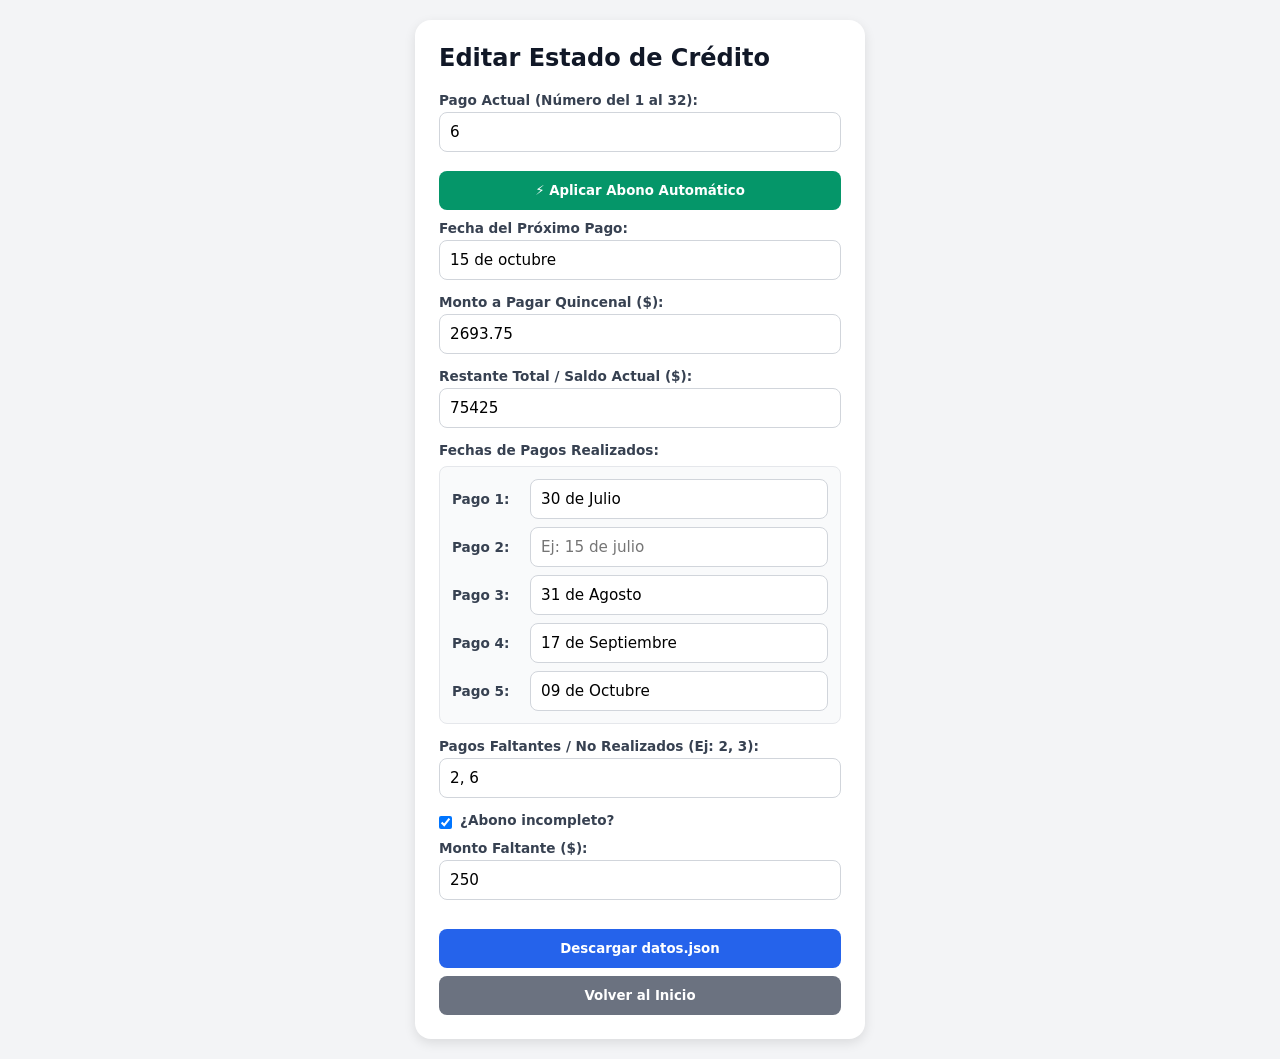
==== commit 43d06dd7: "Revamp admin panel layout and functionality Updated the title and modified the layout and styles for" ====
--- a/admin.html
+++ b/admin.html
@@ -3,380 +3,201 @@
 <head>
   <meta charset="UTF-8">
   <meta name="viewport" content="width=device-width, initial-scale=1.0">
-  <title>Estado de Crédito</title>
+  <title>Panel de Administración</title>
   <style>
-    * {
-      box-sizing: border-box;
-      margin: 0;
-      padding: 0;
-      font-family: -apple-system, BlinkMacSystemFont, "Segoe UI", Roboto, Helvetica, Arial, sans-serif;
-    }
-
-    body {
-      background-color: #f3f4f8;
-      color: #1a1a1a;
-      display: flex;
-      justify-content: center;
-      align-items: flex-start;
-      min-height: 100vh;
-      padding: 15px;
-    }
-
-    .app-card {
-      background: #ffffff;
-      width: 100%;
-      max-width: 400px;
-      border-radius: 24px;
-      padding: 24px 20px;
-      box-shadow: 0 8px 24px rgba(0, 0, 0, 0.06);
-    }
-
-    .header-title {
-      font-size: 1.3rem;
-      font-weight: 700;
-      color: #111827;
-      margin-bottom: 16px;
-    }
-
-    /* ESTILO MORADO PASTEL / LILA SUAVE */
-    .alerta-suave {
-      background-color: #f3e8ff;
-      border: 1px solid #e9d5ff;
-      color: #6b21a8;
-      padding: 12px 14px;
-      border-radius: 14px;
-      font-size: 0.85rem;
-      text-align: center;
-      line-height: 1.4;
-      margin-bottom: 16px;
-      font-weight: 500;
-    }
-
-    .hero-box {
-      background-color: #f4eeff;
-      border-radius: 18px;
-      padding: 20px;
-      margin-bottom: 20px;
-    }
-
-    .hero-text {
-      font-size: 0.9rem;
-      color: #374151;
-      font-weight: 500;
-      line-height: 1.3;
-      margin-bottom: 8px;
-    }
-
-    .hero-price {
-      font-size: 2.2rem;
-      font-weight: 800;
-      color: #111827;
-    }
-
-    .summary-grid {
-      display: grid;
-      grid-template-columns: repeat(3, 1fr);
-      gap: 10px;
-      border-bottom: 1px solid #f3f4f6;
-      padding-bottom: 16px;
-      margin-bottom: 20px;
-    }
-
-    .summary-item .label {
-      font-size: 0.78rem;
-      color: #6b7280;
-      margin-bottom: 4px;
-    }
-
-    .summary-item .val {
-      font-size: 0.9rem;
-      font-weight: 700;
-      color: #111827;
-    }
-
-    .section-label {
-      font-size: 1.05rem;
-      font-weight: 700;
-      color: #111827;
-      margin-bottom: 12px;
-    }
-
-    .dropdown-container {
-      border: 1px solid #e5e7eb;
-      border-radius: 14px;
-      overflow: hidden;
-      margin-bottom: 12px;
-      background: #ffffff;
-    }
-
-    .dropdown-btn {
-      width: 100%;
-      padding: 14px 16px;
-      background: #ffffff;
-      border: none;
-      display: flex;
-      justify-content: space-between;
-      align-items: center;
-      font-size: 0.95rem;
-      font-weight: 600;
-      color: #111827;
-      cursor: pointer;
-    }
-
-    .dropdown-btn span.arrow {
-      font-size: 0.8rem;
-      transition: transform 0.3s ease;
-      color: #6b7280;
-    }
-
-    .dropdown-btn.active span.arrow {
-      transform: rotate(180deg);
-    }
-
-    .dropdown-content {
-      display: none;
-      border-top: 1px solid #f3f4f6;
-      background-color: #fafafa;
-    }
-
-    .history-item {
-      padding: 12px 16px;
-      display: flex;
-      justify-content: space-between;
-      align-items: center;
-      border-bottom: 1px solid #f3f4f6;
-    }
-
-    .history-item:last-child {
-      border-bottom: none;
-    }
-
-    .history-status-paid {
-      font-size: 0.75rem;
-      color: #059669;
-      font-weight: 600;
-    }
-
-    .history-status-pending {
-      font-size: 0.75rem;
-      color: #dc2626;
-      font-weight: 700;
-    }
-
-    .history-date {
-      font-size: 0.75rem;
-      color: #6b7280;
-      margin-top: 2px;
-    }
-
-    .payment-card {
-      border: 1px solid #e5e7eb;
-      background-color: #ffffff;
-      border-radius: 14px;
-      padding: 16px;
-      display: flex;
-      justify-content: space-between;
-      align-items: center;
-      box-shadow: 0 2px 6px rgba(0,0,0,0.02);
-    }
-
-    .payment-date {
-      font-size: 0.95rem;
-      font-weight: 600;
-      color: #111827;
-    }
-
-    .payment-num {
-      font-size: 0.8rem;
-      color: #6b7280;
-      margin-top: 2px;
-    }
-
-    .payment-amount {
-      font-size: 1.1rem;
-      font-weight: 800;
-      color: #111827;
-    }
-
-    .alerta-incompleto {
-      background-color: #fef3c7;
-      border: 1px solid #fde68a;
-      color: #92400e;
-      padding: 12px;
-      border-radius: 12px;
-      font-size: 0.85rem;
-      margin-top: 12px;
-    }
+    * { box-sizing: border-box; margin: 0; padding: 0; font-family: system-ui, sans-serif; }
+    body { background: #f3f4f6; padding: 20px; display: flex; justify-content: center; }
+    .card { background: white; padding: 24px; border-radius: 16px; max-width: 450px; width: 100%; box-shadow: 0 4px 12px rgba(0,0,0,0.1); }
+    h2 { margin-bottom: 20px; color: #111827; }
+    .field { margin-bottom: 14px; }
+    label { font-size: 0.85rem; font-weight: 600; color: #374151; display: block; margin-bottom: 4px; }
+    input { width: 100%; padding: 10px; border: 1px solid #d1d5db; border-radius: 8px; font-size: 0.95rem; }
+    .checkbox-group { display: flex; align-items: center; gap: 8px; margin-top: 10px; }
+    .checkbox-group input { width: auto; }
+    button { width: 100%; background: #2563eb; color: white; padding: 12px; border: none; border-radius: 8px; font-weight: 600; margin-top: 15px; cursor: pointer; }
+    .abono-btn { background: #059669; margin-top: 5px; margin-bottom: 10px; }
+    .abono-btn:hover { background: #047857; }
+    .back-btn { background: #6b7280; margin-top: 8px; }
+    .dates-box { background: #f9fafb; padding: 12px; border-radius: 8px; border: 1px solid #e5e7eb; margin-top: 8px; }
+    .date-row { display: flex; align-items: center; gap: 8px; margin-bottom: 8px; }
+    .date-row:last-child { margin-bottom: 0; }
+    .date-row label { margin-bottom: 0; min-width: 70px; }
   </style>
 </head>
 <body>
-
-  <div class="app-card">
-    <div class="header-title" id="secretTrigger" style="cursor: default; user-select: none;">Estado de Crédito</div>
-
-    <!-- AVISO SUPERIOR SUAVE -->
-    <div id="bannerAtrasado" class="alerta-suave" style="display: none;">
-      Tienes atrasado el <strong id="pagoAtrasadoTexto">Pago</strong>. No se te olvide.
-    </div>
-
-    <!-- TARJETA DESTACADA LILA -->
-    <div class="hero-box">
-      <div class="hero-text" id="displayAviso">Tienes pago(s) atrasado(s). Realiza tu pago:</div>
-      <div class="hero-price" id="displayMontoPagar">$0.00</div>
-    </div>
-
-    <!-- RESUMEN DE DATOS -->
-    <div class="summary-grid">
-      <div class="summary-item">
-        <div class="label">Plazo</div>
-        <div class="val" id="displayPlazo">0 de 32</div>
+  <div class="card">
+    <h2>Editar Estado de Crédito</h2>
+    
+    <div class="field">
+      <label>Pago Actual (Número del 1 al 32):</label>
+      <input type="number" id="pagoActual" min="1" max="32" onchange="generarCamposFechas()">
+    </div>
+
+    <!-- BOTÓN DE APLICAR ABONO AUTOMÁTICO -->
+    <button type="button" class="abono-btn" onclick="aplicarAbonoAutomatico()">⚡ Aplicar Abono Automático</button>
+
+    <div class="field">
+      <label>Fecha del Próximo Pago:</label>
+      <input type="text" id="fechaPago">
+    </div>
+
+    <div class="field">
+      <label>Monto a Pagar Quincenal ($):</label>
+      <input type="number" step="0.01" id="montoPagar">
+    </div>
+
+    <div class="field">
+      <label>Restante Total / Saldo Actual ($):</label>
+      <input type="number" step="0.01" id="saldoActual">
+    </div>
+
+    <div class="field">
+      <label>Fechas de Pagos Realizados:</label>
+      <div id="contenedorFechas" class="dates-box">
+        <span style="font-size: 0.8rem; color: #6b7280;">Sube el número de Pago Actual para registrar las fechas.</span>
       </div>
-      <div class="summary-item">
-        <div class="label">Pago</div>
-        <div class="val" id="displayMontoQuincenal">$0.00</div>
-      </div>
-      <div class="summary-item" style="text-align: right;">
-        <div class="label">Restante</div>
-        <div class="val" id="displaySaldo">$0.00</div>
-      </div>
-    </div>
-
-    <!-- PLAN DE PAGOS -->
-    <div class="section-label">Plan de pagos</div>
-
-    <!-- DESPLEGABLE HISTORIAL DE PAGOS -->
-    <div class="dropdown-container" id="containerPagosRealizados" style="display: none;">
-      <button class="dropdown-btn" onclick="togglePagos()">
-        <span>Historial de pagos</span>
-        <span class="arrow">▼</span>
-      </button>
-      <div class="dropdown-content" id="listaPagosRealizados">
-        <!-- Se insertan con JavaScript -->
-      </div>
-    </div>
-
-    <!-- PAGO VIGENTE O PENDIENTE -->
-    <div class="payment-card">
-      <div>
-        <div class="payment-date" id="displayFecha">--</div>
-        <div class="payment-num" id="displayPagoNum">Pago -- de 32</div>
-      </div>
-      <div class="payment-amount" id="displayMontoTarjeta">$0.00</div>
-    </div>
-
-    <!-- AVISO DE PAGO INCOMPLETO -->
-    <div id="alertaIncompleto" class="alerta-incompleto" style="display: none;">
-      📌 <strong>Abono incompleto:</strong> <span id="displayIncompleto">--</span>
-    </div>
+    </div>
+
+    <div class="field">
+      <label>Pagos Faltantes / No Realizados (Ej: 2, 3):</label>
+      <input type="text" id="pagosFaltantes" placeholder="Números separados por comas">
+    </div>
+
+    <div class="checkbox-group">
+      <input type="checkbox" id="pagoIncompleto">
+      <label for="pagoIncompleto">¿Abono incompleto?</label>
+    </div>
+
+    <div class="field" id="boxIncompletoMonto" style="display: none; margin-top: 8px;">
+      <label>Monto Faltante ($):</label>
+      <input type="number" step="0.01" id="montoFaltante">
+    </div>
+
+    <button onclick="descargarJSON()">Descargar datos.json</button>
+    <button class="back-btn" onclick="window.location.href='index.html'">Volver al Inicio</button>
   </div>
 
   <script>
+    let fechasGuardadas = {};
+
     fetch('datos.json?v=' + new Date().getTime())
-      .then(response => response.json())
+      .then(res => res.json())
       .then(data => {
-        const formatoMoneda = new Intl.NumberFormat('es-MX', {
-          style: 'currency',
-          currency: 'MXN'
-        });
-
-        const montoFormateado = formatoMoneda.format(data.montoPagar);
-        const saldoFormateado = formatoMoneda.format(data.saldoActual);
-
-        // Actualizar el valor de Plazo dinámicamente
-        const pagoActual = parseInt(data.pagoActual) || 1;
-        document.getElementById('displayPlazo').innerText = `${pagoActual - 1} de 32`;
-
-        document.getElementById('displaySaldo').innerText = saldoFormateado;
-        document.getElementById('displayPagoNum').innerText = `Pago ${data.pagoActual} de 32`;
-        document.getElementById('displayFecha').innerText = data.fechaPago;
-        document.getElementById('displayMontoPagar').innerText = montoFormateado;
-        document.getElementById('displayMontoQuincenal').innerText = montoFormateado;
-        document.getElementById('displayMontoTarjeta').innerText = montoFormateado;
-
-        // Manejo del banner superior suave
-        if (data.pagoAtrasado) {
-          const detalleAtraso = data.pagoAtrasadoNum || `Pago ${data.pagoActual}`;
-          const textoFinal = detalleAtraso.toString().toLowerCase().startsWith('pago') 
-            ? detalleAtraso 
-            : `Pago ${detalleAtraso}`;
-
-          document.getElementById('pagoAtrasadoTexto').innerText = textoFinal;
-          document.getElementById('bannerAtrasado').style.display = 'block';
-          document.getElementById('displayAviso').innerText = 'Tienes pago(s) atrasado(s). Realiza tu pago:';
-        } else {
-          document.getElementById('bannerAtrasado').style.display = 'none';
-          document.getElementById('displayAviso').innerText = 'Recuerda realizar tu pago quincenal puntualmente.';
+        document.getElementById('pagoActual').value = data.pagoActual || 1;
+        document.getElementById('fechaPago').value = data.fechaPago || '';
+        document.getElementById('montoPagar').value = data.montoPagar || 0;
+        document.getElementById('saldoActual').value = data.saldoActual || 0;
+        document.getElementById('pagosFaltantes').value = (data.pagosFaltantes || []).join(', ');
+        
+        fechasGuardadas = data.fechasPagos || {};
+        generarCamposFechas();
+
+        document.getElementById('pagoIncompleto').checked = data.pagoIncompleto || false;
+        document.getElementById('montoFaltante').value = data.montoFaltante || 0;
+        document.getElementById('boxIncompletoMonto').style.display = data.pagoIncompleto ? 'block' : 'none';
+      });
+
+    // Función para aplicar la operación matemática de golpe
+    function aplicarAbonoAutomatico() {
+      let pagoInput = document.getElementById('pagoActual');
+      let saldoInput = document.getElementById('saldoActual');
+      let montoInput = document.getElementById('montoPagar');
+
+      let pagoActual = parseInt(pagoInput.value) || 1;
+      let saldoActual = parseFloat(saldoInput.value) || 0;
+      let montoPagar = parseFloat(montoInput.value) || 0;
+
+      // 1. Restar el monto del saldo actual
+      let nuevoSaldo = saldoActual - montoPagar;
+      if (nuevoSaldo < 0) nuevoSaldo = 0;
+      saldoInput.value = nuevoSaldo.toFixed(2);
+
+      // 2. Registrar la fecha de hoy automáticamente para el pago que se cubre
+      const meses = ["enero", "febrero", "marzo", "abril", "mayo", "junio", "julio", "agosto", "septiembre", "octubre", "noviembre", "diciembre"];
+      const hoy = new Date();
+      const fechaHoyStr = `${hoy.getDate()} de ${meses[hoy.getMonth()]}`;
+      
+      // Guardar temporalmente en el objeto de fechas
+      fechasGuardadas[pagoActual] = fechaHoyStr;
+
+      // 3. Incrementar el número de pago actual en 1
+      pagoInput.value = pagoActual + 1;
+
+      // 4. Regenerar los campos de fechas en pantalla
+      generarCamposFechas();
+
+      alert(`¡Abono del Pago ${pagoActual} aplicado con éxito! Se restaron $${montoPagar.toFixed(2)} y el saldo restante ahora es $${nuevoSaldo.toFixed(2)}.`);
+    }
+
+    function generarCamposFechas() {
+      const pagoActual = parseInt(document.getElementById('pagoActual').value) || 1;
+      const container = document.getElementById('contenedorFechas');
+      
+      // Capturar los valores actuales de los inputs de fechas antes de redibujar
+      for (let i = 1; i < pagoActual; i++) {
+        const inputActual = document.getElementById(`fecha_pago_${i}`);
+        if (inputActual) {
+          fechasGuardadas[i] = inputActual.value;
         }
-
-        const faltantes = data.pagosFaltantes || [];
-        const fechasHistorial = data.fechasPagos || {};
-
-        // Generar lista desplegable
-        if (pagoActual > 1 || faltantes.length > 0) {
-          const container = document.getElementById('containerPagosRealizados');
-          const lista = document.getElementById('listaPagosRealizados');
-          container.style.display = 'block';
-
-          let htmlItems = '';
-          for (let i = 1; i < pagoActual; i++) {
-            const esFaltante = faltantes.includes(i);
-            const fechaRealizado = fechasHistorial[i] || '';
-
-            if (esFaltante) {
-              htmlItems += `
-                <div class="history-item" style="background-color: #fef2f2;">
-                  <div>
-                    <div style="font-size: 0.9rem; font-weight: 600; color: #991b1b;">Pago ${i} de 32</div>
-                    <div class="history-status-pending">❌ Pendiente / No realizado</div>
-                  </div>
-                  <div style="font-size: 0.95rem; font-weight: 700; color: #991b1b;">${montoFormateado}</div>
-                </div>
-              `;
-            } else {
-              htmlItems += `
-                <div class="history-item">
-                  <div>
-                    <div style="font-size: 0.9rem; font-weight: 600; color: #374151;">Pago ${i} de 32</div>
-                    <div class="history-status-paid">✓ Realizado</div>
-                    ${fechaRealizado ? `<div class="history-date">${fechaRealizado}</div>` : ''}
-                  </div>
-                  <div style="font-size: 0.95rem; font-weight: 700; color: #374151;">${montoFormateado}</div>
-                </div>
-              `;
-            }
-          }
-          lista.innerHTML = htmlItems;
+      }
+
+      if (pagoActual <= 1) {
+        container.innerHTML = '<span style="font-size: 0.8rem; color: #6b7280;">No hay pagos anteriores aún.</span>';
+        return;
+      }
+
+      let html = '';
+      for (let i = 1; i < pagoActual; i++) {
+        const valorPrevio = fechasGuardadas[i] || '';
+        html += `
+          <div class="date-row">
+            <label>Pago ${i}:</label>
+            <input type="text" id="fecha_pago_${i}" value="${valorPrevio}" placeholder="Ej: 15 de julio">
+          </div>
+        `;
+      }
+      container.innerHTML = html;
+    }
+
+    document.getElementById('pagoIncompleto').addEventListener('change', (e) => {
+      document.getElementById('boxIncompletoMonto').style.display = e.target.checked ? 'block' : 'none';
+    });
+
+    function descargarJSON() {
+      const pagoActual = parseInt(document.getElementById('pagoActual').value) || 1;
+      const fechasPagos = {};
+
+      for (let i = 1; i < pagoActual; i++) {
+        const input = document.getElementById(`fecha_pago_${i}`);
+        if (input && input.value.trim() !== '') {
+          fechasPagos[i] = input.value.trim();
         }
-
-        if (data.pagoIncompleto && data.montoFaltante > 0) {
-          const faltante = formatoMoneda.format(data.montoFaltante);
-          document.getElementById('displayIncompleto').innerText = `Restan ${faltante} pendientes de cubrir.`;
-          document.getElementById('alertaIncompleto').style.display = 'block';
-        } else {
-          document.getElementById('alertaIncompleto').style.display = 'none';
-        }
-      })
-      .catch(error => console.error('Error al cargar datos:', error));
-
-    function togglePagos() {
-      const content = document.getElementById('listaPagosRealizados');
-      const btn = document.querySelector('.dropdown-btn');
-      if (content.style.display === 'block') {
-        content.style.display = 'none';
-        btn.classList.remove('active');
-      } else {
-        content.style.display = 'block';
-        btn.classList.add('active');
-      }
+      }
+
+      const faltantesStr = document.getElementById('pagosFaltantes').value;
+      const faltantesArr = faltantesStr.split(',')
+        .map(n => parseInt(n.trim()))
+        .filter(n => !isNaN(n));
+
+      const data = {
+        pagoActual: pagoActual,
+        fechaPago: document.getElementById('fechaPago').value,
+        montoPagar: parseFloat(document.getElementById('montoPagar').value),
+        saldoActual: parseFloat(document.getElementById('saldoActual').value),
+        fechasPagos: fechasPagos,
+        pagosFaltantes: faltantesArr,
+        pagoIncompleto: document.getElementById('pagoIncompleto').checked,
+        montoFaltante: parseFloat(document.getElementById('montoFaltante').value) || 0
+      };
+
+      const jsonStr = JSON.stringify(data, null, 2);
+      const blob = new Blob([jsonStr], { type: 'application/json' });
+      const url = URL.createObjectURL(blob);
+      const a = document.createElement('a');
+      a.href = url;
+      a.download = 'datos.json';
+      a.click();
     }
-
-    // Acceso Secreto: 3 clics rápidos
-    let clicks = 0;
-    document.getElementById('secretTrigger').addEventListener('click', () => {
-      clicks++;
-      if (clicks === 3) window.location.href = 'admin.html';
-      setTimeout(() => { clicks = 0; }, 2000);
-    });
   </script>
 </body>
 </html>
